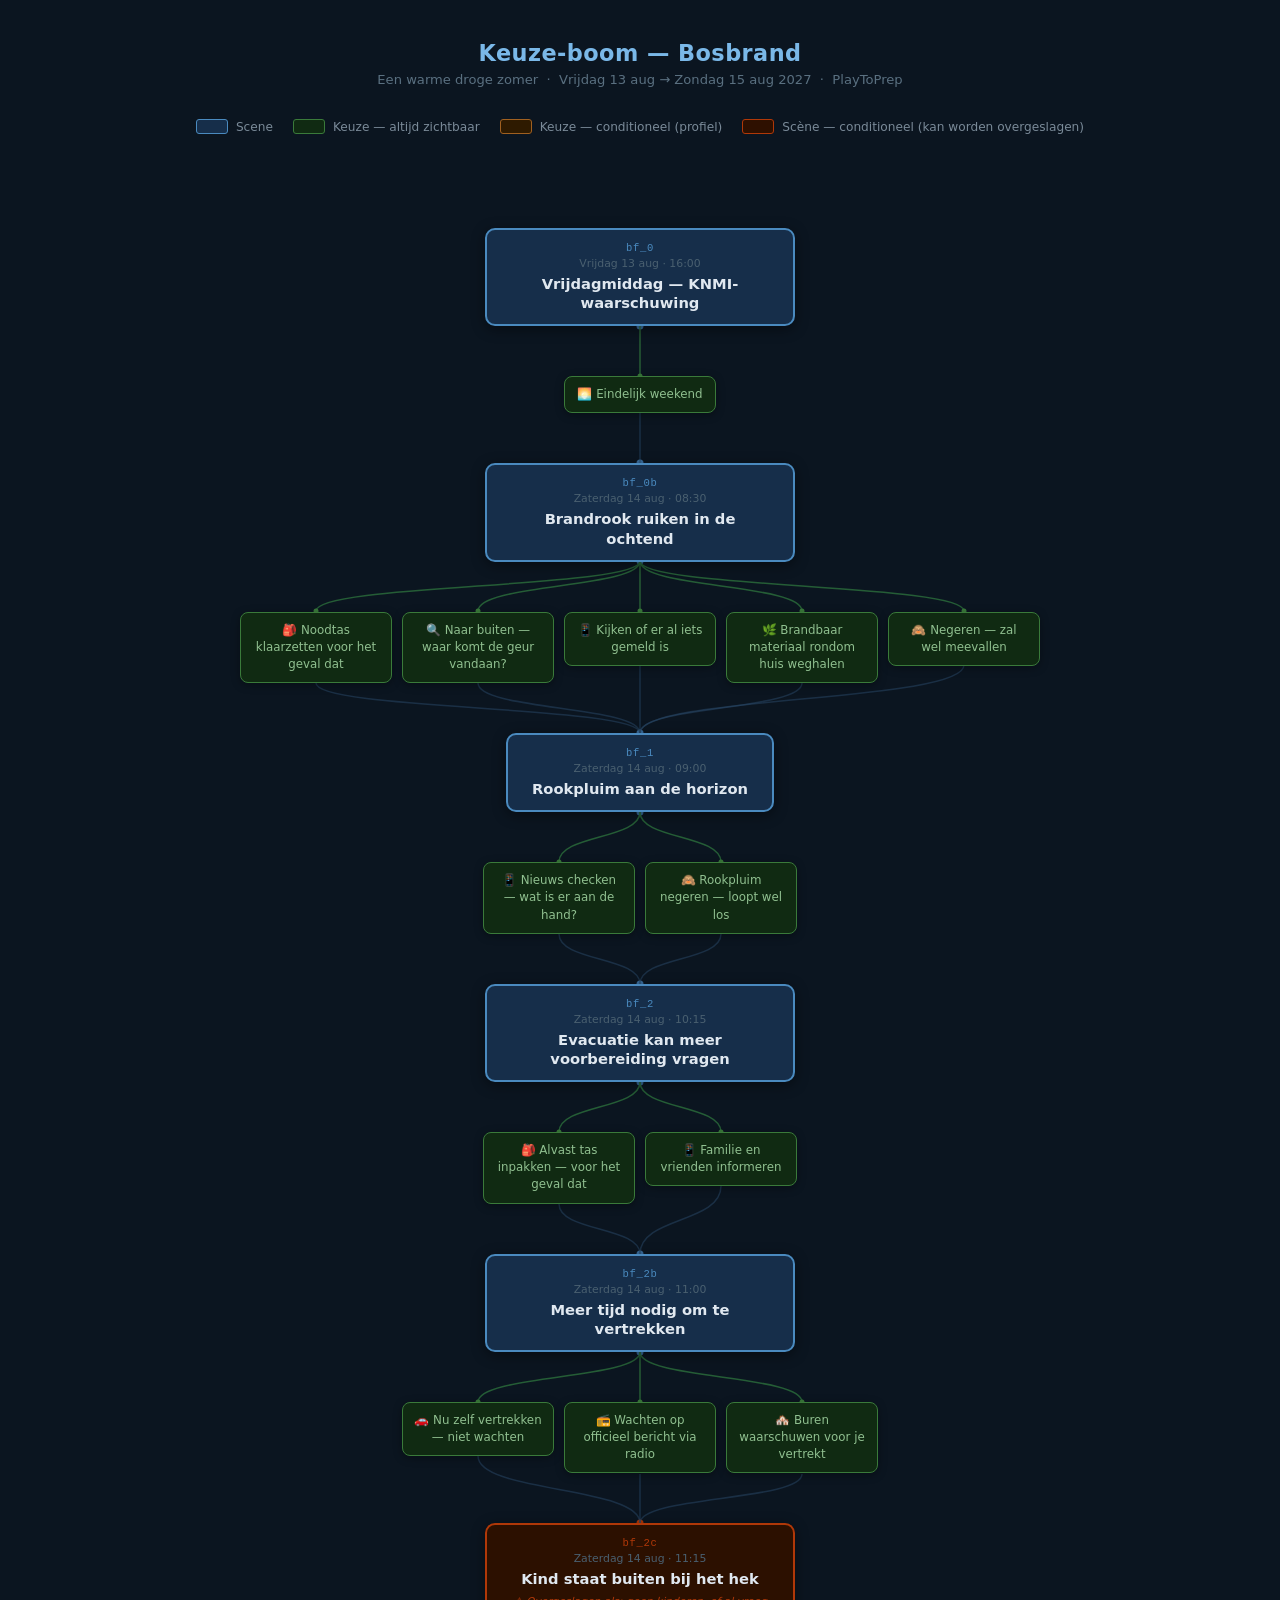
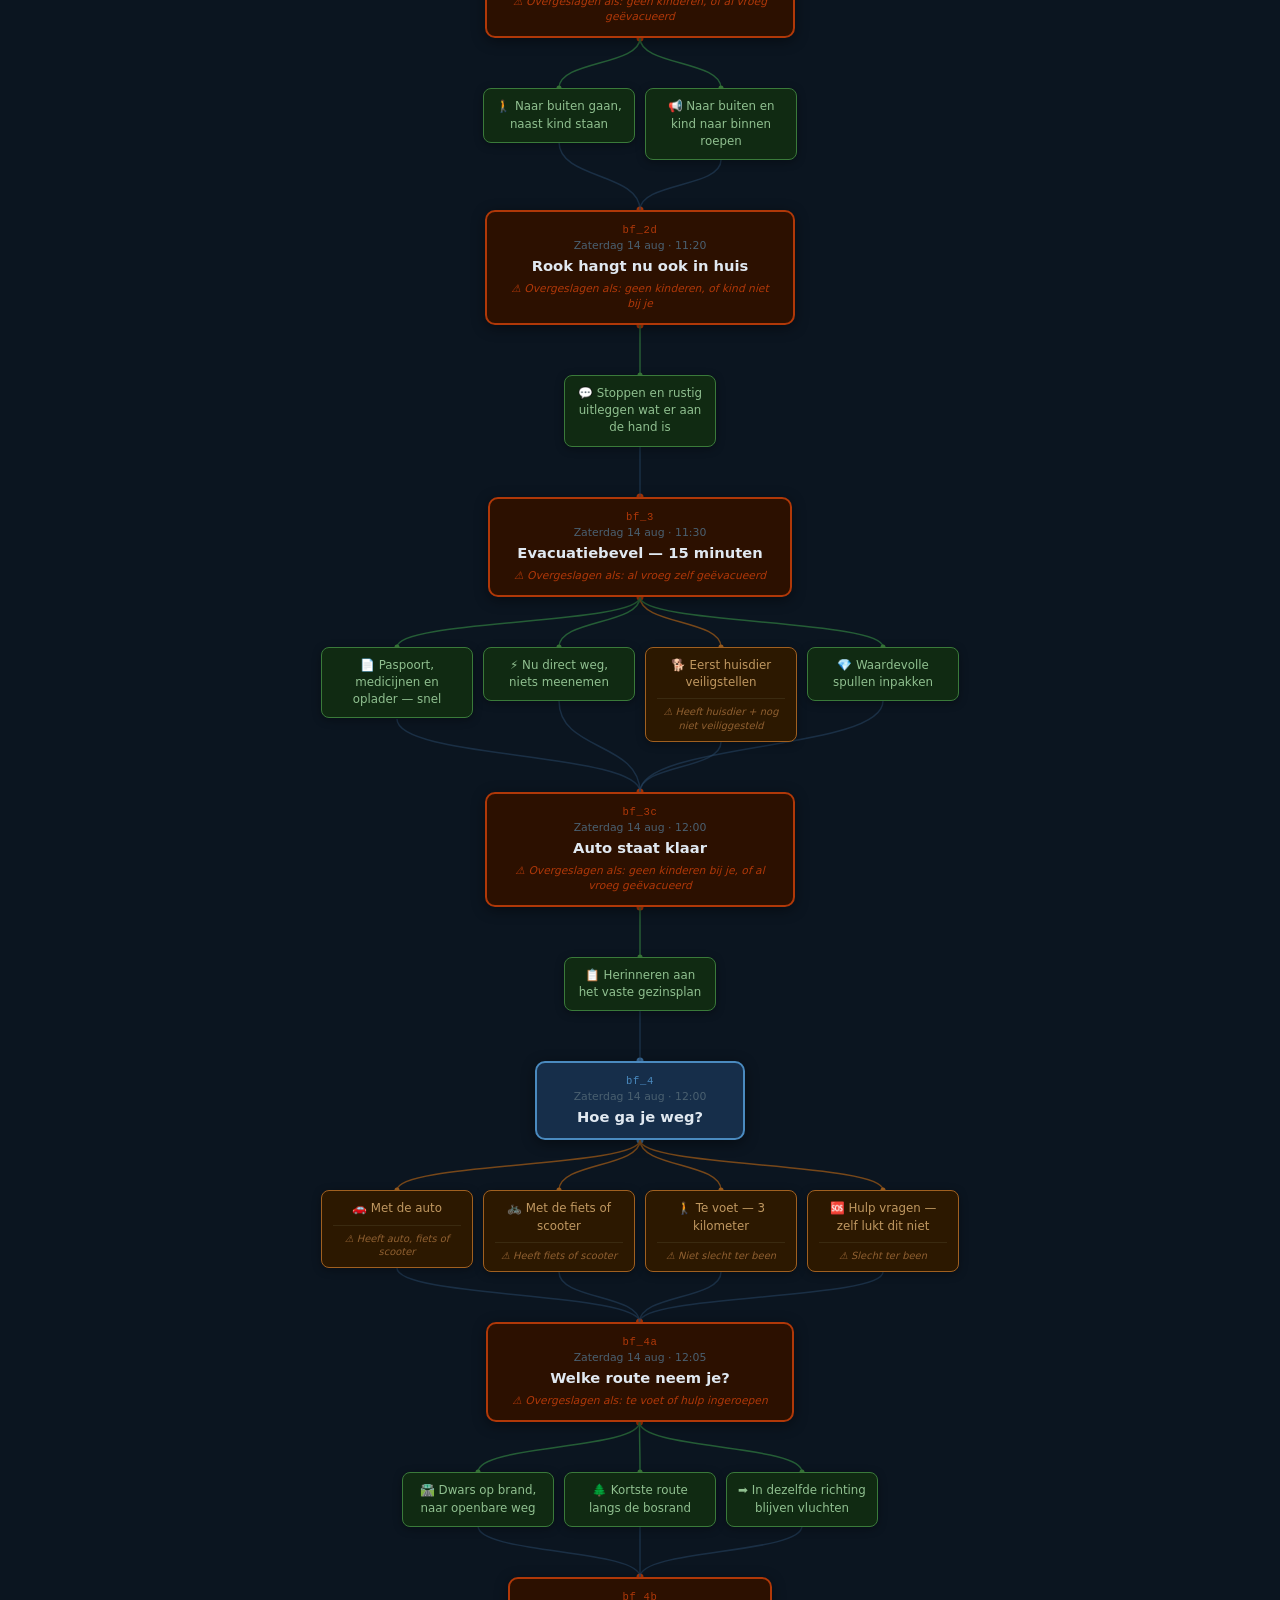
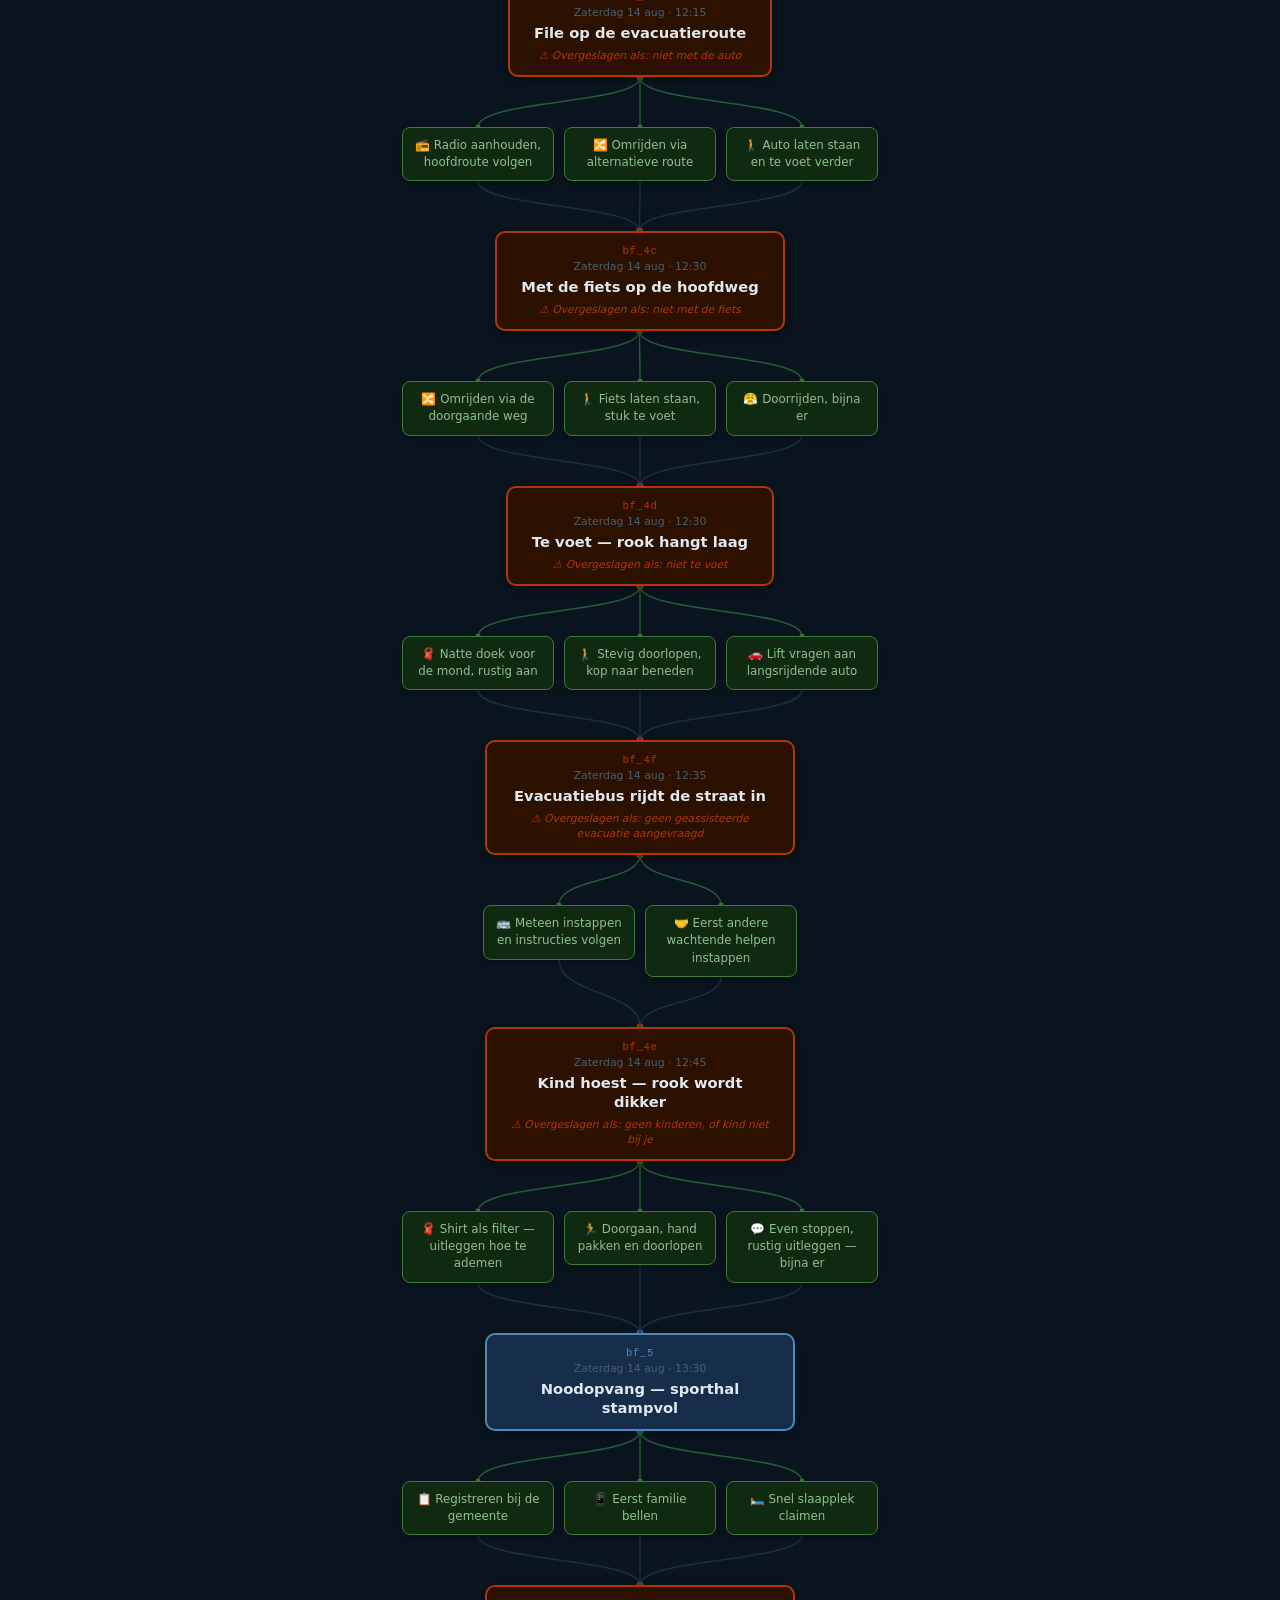
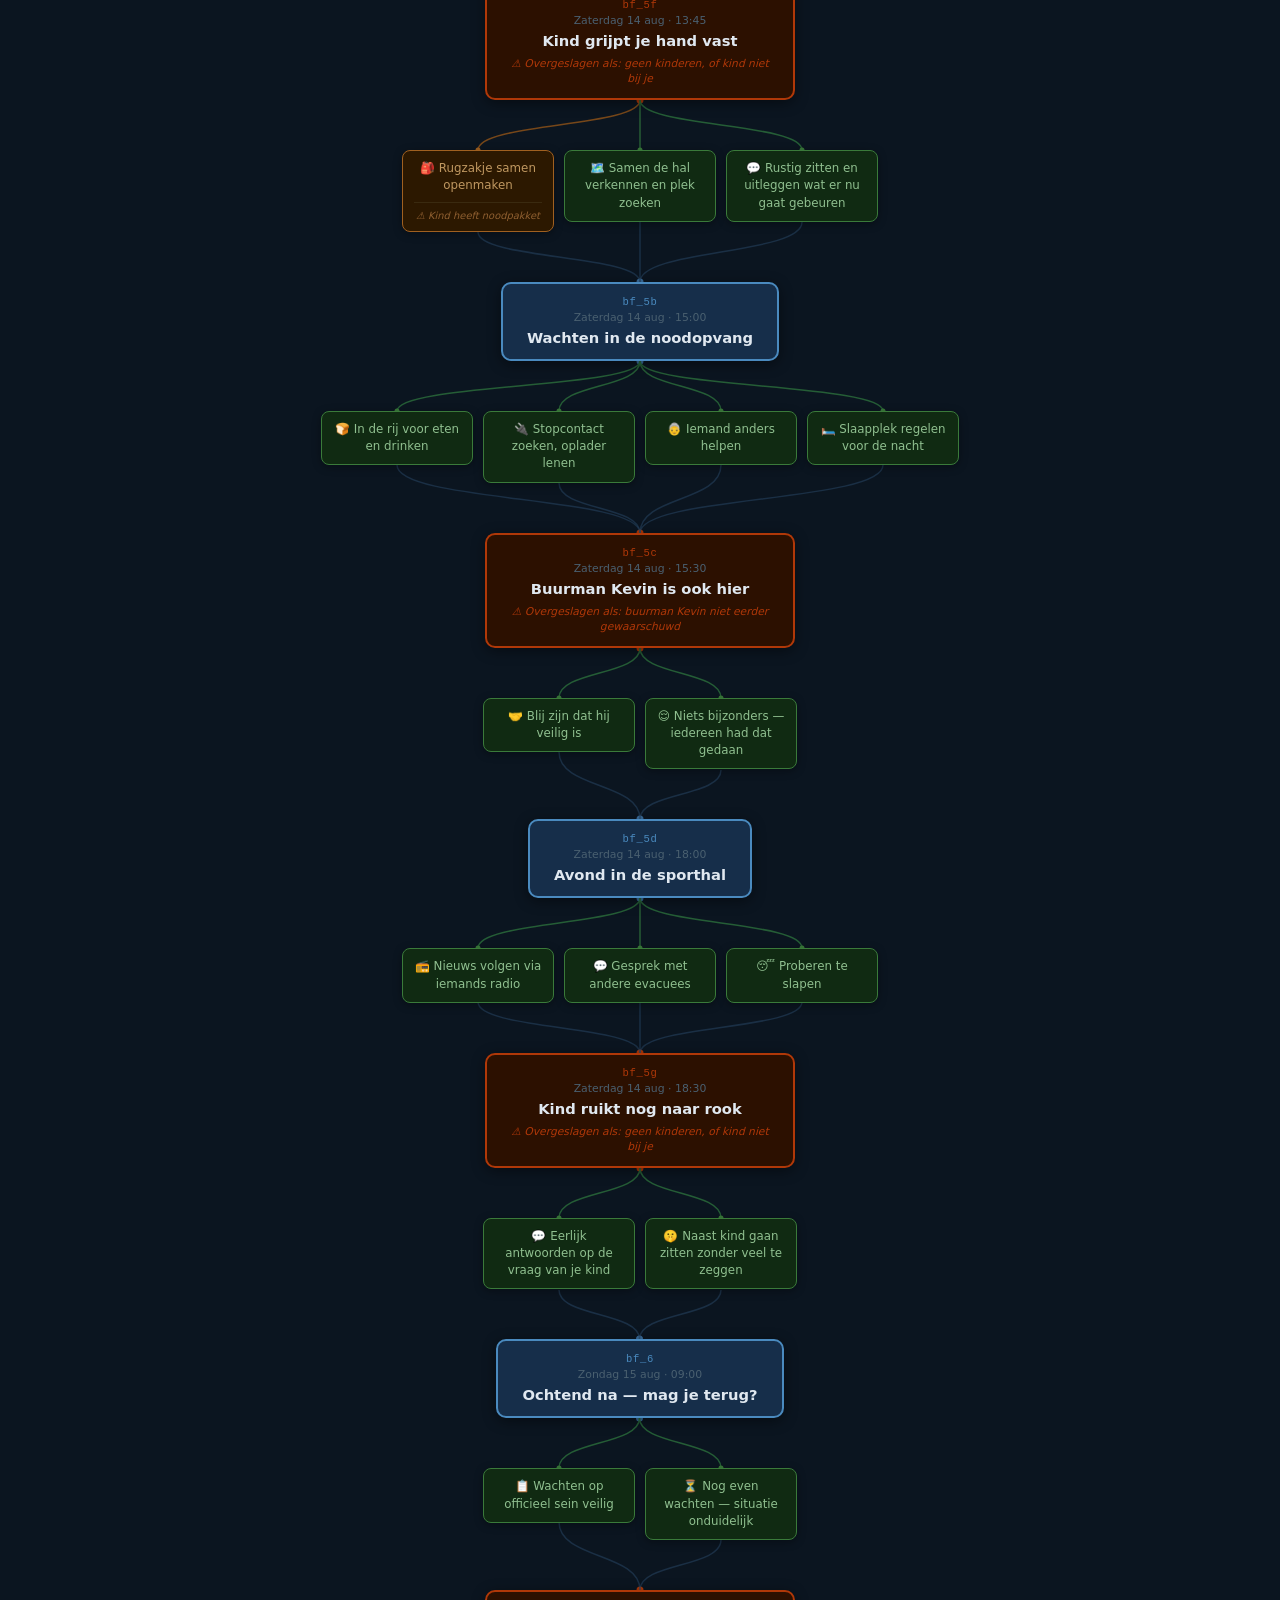
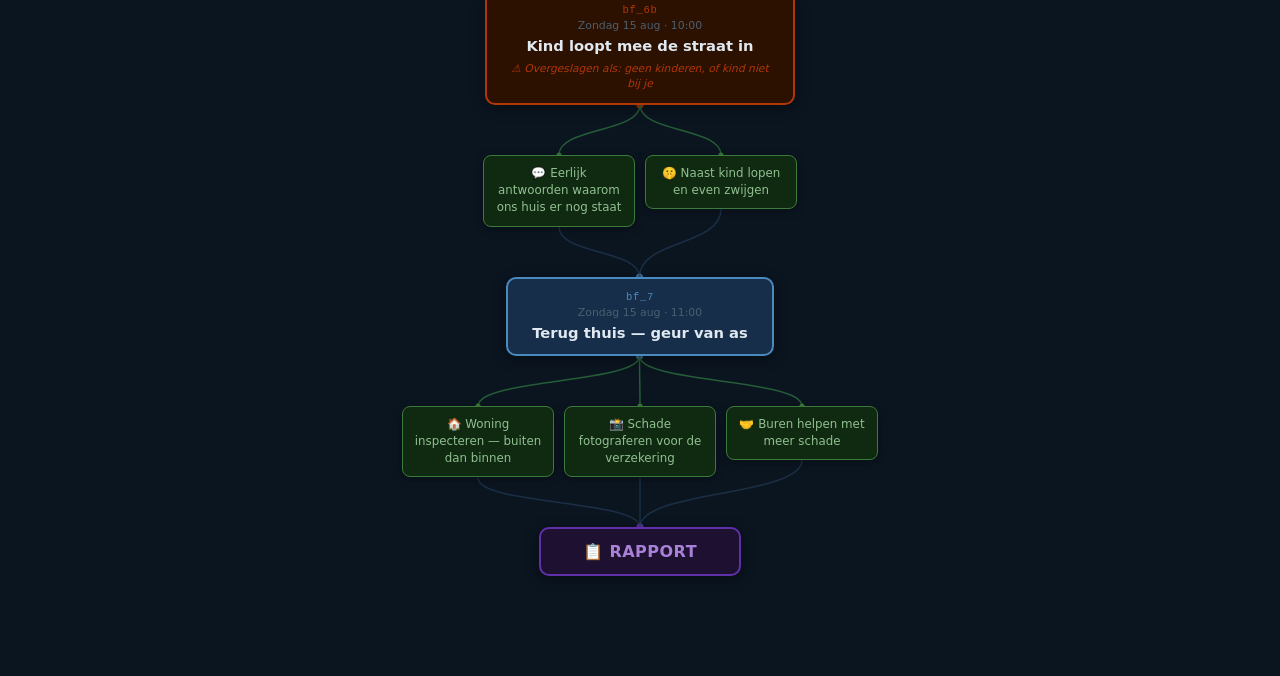
==== docs/keuze-boom-bosbrand.html @ eb908cf7 "login, keuzeboom," ====
<!DOCTYPE html>
<html lang="nl">
<head>
<meta charset="UTF-8">
<meta name="viewport" content="width=device-width, initial-scale=1.0">
<title>Keuze-boom — Bosbrand · PlayToPrep</title>
<style>
*, *::before, *::after { box-sizing: border-box; margin: 0; padding: 0; }

body {
  font-family: 'Segoe UI', system-ui, -apple-system, sans-serif;
  background: #0b1520;
  color: #dde4ed;
  padding: 40px 24px 80px;
  min-height: 100vh;
}

.page-header {
  text-align: center;
  margin-bottom: 32px;
}
.page-header h1 {
  font-size: 1.4rem;
  color: #7ab8e8;
  font-weight: 700;
  letter-spacing: 0.02em;
  margin-bottom: 6px;
}
.page-header p {
  font-size: 0.82rem;
  color: #5a7080;
}

.legend {
  display: flex;
  gap: 20px;
  justify-content: center;
  flex-wrap: wrap;
  margin-bottom: 44px;
  font-size: 0.76rem;
  color: #7a8a98;
}
.legend-item { display: flex; align-items: center; gap: 8px; }
.legend-box {
  width: 32px;
  height: 15px;
  border-radius: 3px;
  flex-shrink: 0;
}
.lb-scene     { background: #162e4a; border: 1.5px solid #4a8abf; }
.lb-keuze     { background: #102a12; border: 1.5px solid #3a7a3a; }
.lb-cond      { background: #2e1a00; border: 1.5px solid #a06020; }
.lb-condscene { background: #2e1000; border: 1.5px solid #b03808; }

#scroll-wrap {
  overflow-x: auto;
  overflow-y: visible;
}

#tree {
  position: relative;
  display: flex;
  flex-direction: column;
  align-items: center;
  min-width: max-content;
  padding: 0 60px 20px;
}

#svg-layer {
  position: absolute;
  top: 0; left: 0;
  pointer-events: none;
  z-index: 0;
  overflow: visible;
}

/* -- Scene level -------------------------------------------------------- */
.level {
  display: flex;
  flex-direction: column;
  align-items: center;
  width: 100%;
  position: relative;
  z-index: 1;
}
.level:first-child { padding-top: 0; }
.level:not(:first-child) { padding-top: 50px; }

.scene-node {
  background: #162e4a;
  border: 2px solid #4a8abf;
  border-radius: 10px;
  padding: 12px 24px;
  text-align: center;
  min-width: 210px;
  max-width: 310px;
  box-shadow: 0 3px 14px rgba(0,0,0,0.45);
}
.scene-node.cond-scene {
  background: #2c1000;
  border-color: #b03808;
}

.scene-id {
  font-family: 'Courier New', monospace;
  font-size: 0.66rem;
  color: #4a8abf;
  letter-spacing: 0.06em;
  margin-bottom: 3px;
}
.cond-scene .scene-id { color: #b03808; }

.scene-time {
  font-size: 0.68rem;
  color: #4a6070;
  margin-bottom: 4px;
}

.scene-title {
  font-size: 0.92rem;
  font-weight: 600;
  color: #e0e8f0;
  line-height: 1.3;
}

.scene-condnote {
  margin-top: 6px;
  font-size: 0.67rem;
  color: #b03808;
  font-style: italic;
  line-height: 1.4;
}

.scene-auto {
  margin-top: 5px;
  font-size: 0.67rem;
  color: #3a5a6a;
  font-style: italic;
}

/* -- Choice row --------------------------------------------------------- */
.choice-row {
  display: flex;
  flex-wrap: nowrap;
  gap: 10px;
  justify-content: center;
  align-items: flex-start;
  padding-top: 50px;
  position: relative;
  z-index: 1;
}

.choice-card {
  background: #102a12;
  border: 1.5px solid #3a7a3a;
  border-radius: 8px;
  padding: 9px 11px;
  width: 152px;
  flex-shrink: 0;
  font-size: 0.74rem;
  line-height: 1.45;
  text-align: center;
  color: #90c090;
  box-shadow: 0 2px 8px rgba(0,0,0,0.35);
}
.choice-card.cond {
  background: #2c1800;
  border-color: #a06020;
  color: #c09860;
}

.cond-tag {
  display: block;
  margin-top: 7px;
  padding-top: 6px;
  border-top: 1px solid #3a2a10;
  font-size: 0.62rem;
  color: #906030;
  font-style: italic;
  line-height: 1.35;
}

/* -- Rapport ------------------------------------------------------------ */
.rapport-level {
  padding-top: 50px;
  position: relative;
  z-index: 1;
}
.rapport-node {
  background: #1e1030;
  border: 2px solid #6030a8;
  border-radius: 10px;
  padding: 13px 42px;
  font-size: 1rem;
  font-weight: 700;
  color: #a880d8;
  letter-spacing: 0.03em;
  box-shadow: 0 3px 14px rgba(0,0,0,0.45);
}
</style>
</head>
<body>

<div class="page-header">
  <h1>Keuze-boom — Bosbrand</h1>
  <p>Een warme droge zomer &nbsp;·&nbsp; Vrijdag 13 aug → Zondag 15 aug 2027 &nbsp;·&nbsp; PlayToPrep</p>
</div>

<div class="legend">
  <div class="legend-item"><div class="legend-box lb-scene"></div>Scene</div>
  <div class="legend-item"><div class="legend-box lb-keuze"></div>Keuze — altijd zichtbaar</div>
  <div class="legend-item"><div class="legend-box lb-cond"></div>Keuze — conditioneel (profiel)</div>
  <div class="legend-item"><div class="legend-box lb-condscene"></div>Scène — conditioneel (kan worden overgeslagen)</div>
</div>

<div id="scroll-wrap">
  <div id="tree">
    <svg id="svg-layer"></svg>
  </div>
</div>

<script>
const SCENES = [
  {
    id: 'bf_0', time: 'Vrijdag 13 aug · 16:00', title: 'Vrijdagmiddag — KNMI-waarschuwing',
    choices: [
      { text: '🌅 Eindelijk weekend' }
    ]
  },
  {
    id: 'bf_0b', time: 'Zaterdag 14 aug · 08:30', title: 'Brandrook ruiken in de ochtend',
    choices: [
      { text: '🎒 Noodtas klaarzetten voor het geval dat' },
      { text: '🔍 Naar buiten — waar komt de geur vandaan?' },
      { text: '📱 Kijken of er al iets gemeld is' },
      { text: '🌿 Brandbaar materiaal rondom huis weghalen' },
      { text: '🙈 Negeren — zal wel meevallen' }
    ]
  },
  {
    id: 'bf_1', time: 'Zaterdag 14 aug · 09:00', title: 'Rookpluim aan de horizon',
    choices: [
      { text: '📱 Nieuws checken — wat is er aan de hand?' },
      { text: '🙈 Rookpluim negeren — loopt wel los' }
    ]
  },
  {
    id: 'bf_2', time: 'Zaterdag 14 aug · 10:15', title: 'Evacuatie kan meer voorbereiding vragen',
    choices: [
      { text: '🎒 Alvast tas inpakken — voor het geval dat' },
      { text: '📱 Familie en vrienden informeren' }
    ]
  },
  {
    id: 'bf_2b', time: 'Zaterdag 14 aug · 11:00', title: 'Meer tijd nodig om te vertrekken',
    choices: [
      { text: '🚗 Nu zelf vertrekken — niet wachten' },
      { text: '📻 Wachten op officieel bericht via radio' },
      { text: '🏘️ Buren waarschuwen voor je vertrekt' }
    ]
  },
  {
    id: 'bf_2c', time: 'Zaterdag 14 aug · 11:15', title: 'Kind staat buiten bij het hek',
    conditional: true,
    condNote: 'Overgeslagen als: geen kinderen, of al vroeg geëvacueerd',
    choices: [
      { text: '🚶 Naar buiten gaan, naast kind staan' },
      { text: '📢 Naar buiten en kind naar binnen roepen' }
    ]
  },
  {
    id: 'bf_2d', time: 'Zaterdag 14 aug · 11:20', title: 'Rook hangt nu ook in huis',
    conditional: true,
    condNote: 'Overgeslagen als: geen kinderen, of kind niet bij je',
    choices: [
      { text: '💬 Stoppen en rustig uitleggen wat er aan de hand is' }
    ]
  },
  {
    id: 'bf_3', time: 'Zaterdag 14 aug · 11:30', title: 'Evacuatiebevel — 15 minuten',
    conditional: true,
    condNote: 'Overgeslagen als: al vroeg zelf geëvacueerd',
    choices: [
      { text: '📄 Paspoort, medicijnen en oplader — snel' },
      { text: '⚡ Nu direct weg, niets meenemen' },
      { text: '🐕 Eerst huisdier veiligstellen', cond: 'Heeft huisdier + nog niet veiliggesteld' },
      { text: '💎 Waardevolle spullen inpakken' }
    ]
  },
  {
    id: 'bf_3c', time: 'Zaterdag 14 aug · 12:00', title: 'Auto staat klaar',
    conditional: true,
    condNote: 'Overgeslagen als: geen kinderen bij je, of al vroeg geëvacueerd',
    choices: [
      { text: '📋 Herinneren aan het vaste gezinsplan' }
    ]
  },
  {
    id: 'bf_4', time: 'Zaterdag 14 aug · 12:00', title: 'Hoe ga je weg?',
    choices: [
      { text: '🚗 Met de auto', cond: 'Heeft auto, fiets of scooter' },
      { text: '🚲 Met de fiets of scooter', cond: 'Heeft fiets of scooter' },
      { text: '🚶 Te voet — 3 kilometer', cond: 'Niet slecht ter been' },
      { text: '🆘 Hulp vragen — zelf lukt dit niet', cond: 'Slecht ter been' }
    ]
  },
  {
    id: 'bf_4a', time: 'Zaterdag 14 aug · 12:05', title: 'Welke route neem je?',
    conditional: true,
    condNote: 'Overgeslagen als: te voet of hulp ingeroepen',
    choices: [
      { text: '🛣️ Dwars op brand, naar openbare weg' },
      { text: '🌲 Kortste route langs de bosrand' },
      { text: '➡️ In dezelfde richting blijven vluchten' }
    ]
  },
  {
    id: 'bf_4b', time: 'Zaterdag 14 aug · 12:15', title: 'File op de evacuatieroute',
    conditional: true,
    condNote: 'Overgeslagen als: niet met de auto',
    choices: [
      { text: '📻 Radio aanhouden, hoofdroute volgen' },
      { text: '🔀 Omrijden via alternatieve route' },
      { text: '🚶 Auto laten staan en te voet verder' }
    ]
  },
  {
    id: 'bf_4c', time: 'Zaterdag 14 aug · 12:30', title: 'Met de fiets op de hoofdweg',
    conditional: true,
    condNote: 'Overgeslagen als: niet met de fiets',
    choices: [
      { text: '🔀 Omrijden via de doorgaande weg' },
      { text: '🚶 Fiets laten staan, stuk te voet' },
      { text: '😤 Doorrijden, bijna er' }
    ]
  },
  {
    id: 'bf_4d', time: 'Zaterdag 14 aug · 12:30', title: 'Te voet — rook hangt laag',
    conditional: true,
    condNote: 'Overgeslagen als: niet te voet',
    choices: [
      { text: '🧣 Natte doek voor de mond, rustig aan' },
      { text: '🚶 Stevig doorlopen, kop naar beneden' },
      { text: '🚗 Lift vragen aan langsrijdende auto' }
    ]
  },
  {
    id: 'bf_4f', time: 'Zaterdag 14 aug · 12:35', title: 'Evacuatiebus rijdt de straat in',
    conditional: true,
    condNote: 'Overgeslagen als: geen geassisteerde evacuatie aangevraagd',
    choices: [
      { text: '🚌 Meteen instappen en instructies volgen' },
      { text: '🤝 Eerst andere wachtende helpen instappen' }
    ]
  },
  {
    id: 'bf_4e', time: 'Zaterdag 14 aug · 12:45', title: 'Kind hoest — rook wordt dikker',
    conditional: true,
    condNote: 'Overgeslagen als: geen kinderen, of kind niet bij je',
    choices: [
      { text: '🧣 Shirt als filter — uitleggen hoe te ademen' },
      { text: '🏃 Doorgaan, hand pakken en doorlopen' },
      { text: '💬 Even stoppen, rustig uitleggen — bijna er' }
    ]
  },
  {
    id: 'bf_5', time: 'Zaterdag 14 aug · 13:30', title: 'Noodopvang — sporthal stampvol',
    choices: [
      { text: '📋 Registreren bij de gemeente' },
      { text: '📱 Eerst familie bellen' },
      { text: '🛏️ Snel slaapplek claimen' }
    ]
  },
  {
    id: 'bf_5f', time: 'Zaterdag 14 aug · 13:45', title: 'Kind grijpt je hand vast',
    conditional: true,
    condNote: 'Overgeslagen als: geen kinderen, of kind niet bij je',
    choices: [
      { text: '🎒 Rugzakje samen openmaken', cond: 'Kind heeft noodpakket' },
      { text: '🗺️ Samen de hal verkennen en plek zoeken' },
      { text: '💬 Rustig zitten en uitleggen wat er nu gaat gebeuren' }
    ]
  },
  {
    id: 'bf_5b', time: 'Zaterdag 14 aug · 15:00', title: 'Wachten in de noodopvang',
    choices: [
      { text: '🍞 In de rij voor eten en drinken' },
      { text: '🔌 Stopcontact zoeken, oplader lenen' },
      { text: '👵 Iemand anders helpen' },
      { text: '🛏️ Slaapplek regelen voor de nacht' }
    ]
  },
  {
    id: 'bf_5c', time: 'Zaterdag 14 aug · 15:30', title: 'Buurman Kevin is ook hier',
    conditional: true,
    condNote: 'Overgeslagen als: buurman Kevin niet eerder gewaarschuwd',
    choices: [
      { text: '🤝 Blij zijn dat hij veilig is' },
      { text: '😌 Niets bijzonders — iedereen had dat gedaan' }
    ]
  },
  {
    id: 'bf_5d', time: 'Zaterdag 14 aug · 18:00', title: 'Avond in de sporthal',
    choices: [
      { text: '📻 Nieuws volgen via iemands radio' },
      { text: '💬 Gesprek met andere evacuees' },
      { text: '😴 Proberen te slapen' }
    ]
  },
  {
    id: 'bf_5g', time: 'Zaterdag 14 aug · 18:30', title: 'Kind ruikt nog naar rook',
    conditional: true,
    condNote: 'Overgeslagen als: geen kinderen, of kind niet bij je',
    choices: [
      { text: '💬 Eerlijk antwoorden op de vraag van je kind' },
      { text: '🤫 Naast kind gaan zitten zonder veel te zeggen' }
    ]
  },
  {
    id: 'bf_6', time: 'Zondag 15 aug · 09:00', title: 'Ochtend na — mag je terug?',
    choices: [
      { text: '📋 Wachten op officieel sein veilig' },
      { text: '⏳ Nog even wachten — situatie onduidelijk' }
    ]
  },
  {
    id: 'bf_6b', time: 'Zondag 15 aug · 10:00', title: 'Kind loopt mee de straat in',
    conditional: true,
    condNote: 'Overgeslagen als: geen kinderen, of kind niet bij je',
    choices: [
      { text: '💬 Eerlijk antwoorden waarom ons huis er nog staat' },
      { text: '🤫 Naast kind lopen en even zwijgen' }
    ]
  },
  {
    id: 'bf_7', time: 'Zondag 15 aug · 11:00', title: 'Terug thuis — geur van as',
    choices: [
      { text: '🏠 Woning inspecteren — buiten dan binnen' },
      { text: '📸 Schade fotograferen voor de verzekering' },
      { text: '🤝 Buren helpen met meer schade' }
    ]
  }
];

// -- Build DOM ------------------------------------------------------------
function buildTree() {
  const tree = document.getElementById('tree');

  SCENES.forEach(scene => {
    const level = document.createElement('div');
    level.className = 'level';
    level.dataset.id = scene.id;

    const node = document.createElement('div');
    node.className = 'scene-node' + (scene.conditional ? ' cond-scene' : '');
    node.dataset.role = 'scene';
    node.innerHTML =
      `<div class="scene-id">${scene.id}</div>` +
      `<div class="scene-time">${scene.time}</div>` +
      `<div class="scene-title">${scene.title}</div>` +
      (scene.condNote ? `<div class="scene-condnote">⚠️ ${scene.condNote}</div>` : '') +
      (scene.auto    ? `<div class="scene-auto">${scene.auto}</div>` : '');
    level.appendChild(node);

    if (scene.choices && scene.choices.length) {
      const row = document.createElement('div');
      row.className = 'choice-row';
      row.dataset.role = 'choices';
      scene.choices.forEach(c => {
        const card = document.createElement('div');
        card.className = 'choice-card' + (c.cond ? ' cond' : '');
        card.innerHTML = c.text + (c.cond ? `<span class="cond-tag">⚠️ ${c.cond}</span>` : '');
        row.appendChild(card);
      });
      level.appendChild(row);
    }

    tree.appendChild(level);
  });

  const rapDiv = document.createElement('div');
  rapDiv.className = 'rapport-level';
  rapDiv.dataset.role = 'rapport';
  rapDiv.innerHTML = '<div class="rapport-node">📋 RAPPORT</div>';
  tree.appendChild(rapDiv);
}

// -- Draw SVG connections -------------------------------------------------
function drawLines() {
  const svg    = document.getElementById('svg-layer');
  const tree   = document.getElementById('tree');

  svg.style.width  = tree.scrollWidth  + 'px';
  svg.style.height = tree.scrollHeight + 'px';
  svg.setAttribute('width',  tree.scrollWidth);
  svg.setAttribute('height', tree.scrollHeight);
  svg.innerHTML = '';

  function posEl(el) {
    let left = 0, top = 0;
    let e = el;
    while (e && e !== tree) {
      left += e.offsetLeft;
      top  += e.offsetTop;
      e = e.offsetParent;
    }
    return {
      tcx: left + el.offsetWidth / 2,
      tcy: top,
      bcx: left + el.offsetWidth / 2,
      bcy: top + el.offsetHeight,
      w: el.offsetWidth,
      h: el.offsetHeight
    };
  }

  function pos(el) { return posEl(el); }

  function bezier(x1, y1, x2, y2, col, w, op) {
    const dy = Math.abs(y2 - y1);
    const cp = dy * 0.55;
    const p = document.createElementNS('http://www.w3.org/2000/svg', 'path');
    p.setAttribute('d', `M ${x1} ${y1} C ${x1} ${y1+cp}, ${x2} ${y2-cp}, ${x2} ${y2}`);
    p.setAttribute('stroke', col);
    p.setAttribute('stroke-width', w || 1.5);
    p.setAttribute('fill', 'none');
    p.setAttribute('opacity', op || 1);
    return p;
  }

  function dot(cx, cy, r, fill) {
    const c = document.createElementNS('http://www.w3.org/2000/svg', 'circle');
    c.setAttribute('cx', cx);
    c.setAttribute('cy', cy);
    c.setAttribute('r',  r);
    c.setAttribute('fill', fill);
    return c;
  }

  const levels  = [...tree.querySelectorAll('.level')];
  const rapport = tree.querySelector('.rapport-level .rapport-node');

  levels.forEach((level, i) => {
    const sceneEl   = level.querySelector('.scene-node');
    const choiceEls = [...(level.querySelectorAll('.choice-card') || [])];
    const isCondScene = sceneEl.classList.contains('cond-scene');
    const sceneLineColor = isCondScene ? '#b03808' : '#3a6e9e';

    const sp = pos(sceneEl);
    svg.appendChild(dot(sp.bcx, sp.bcy, 3.5, sceneLineColor));

    if (choiceEls.length === 0) {
      const nextAnchor = nextTopAnchor(i, levels, rapport);
      if (nextAnchor) {
        svg.appendChild(bezier(sp.bcx, sp.bcy, nextAnchor.x, nextAnchor.y, sceneLineColor, 1.5, 0.5));
      }
      return;
    }

    choiceEls.forEach(card => {
      const isCond = card.classList.contains('cond');
      const lineCol = isCond ? '#8a5018' : '#2a6a3a';
      const cp = pos(card);
      svg.appendChild(bezier(sp.bcx, sp.bcy, cp.tcx, cp.tcy, lineCol, 1.5, 0.85));
      svg.appendChild(dot(cp.tcx, cp.tcy, 2.5, isCond ? '#a06020' : '#3a7a3a'));
    });

    const nextAnchor = nextTopAnchor(i, levels, rapport);
    if (nextAnchor) {
      svg.appendChild(dot(nextAnchor.x, nextAnchor.y, 3.5,
        nextAnchor.isRapport ? '#6030a8' : (nextAnchor.isCond ? '#b03808' : '#3a6e9e')));

      choiceEls.forEach(card => {
        const cp = pos(card);
        svg.appendChild(bezier(cp.bcx, cp.bcy, nextAnchor.x, nextAnchor.y, '#2a4a6a', 1.5, 0.5));
      });
    }
  });
}

function nextTopAnchor(currentIdx, levels, rapport) {
  if (currentIdx < levels.length - 1) {
    const nextScene = levels[currentIdx + 1].querySelector('.scene-node');
    const isCondScene = nextScene.classList.contains('cond-scene');
    const p = posEl(nextScene);
    return { x: p.tcx, y: p.tcy, isCond: isCondScene };
  }
  if (rapport) {
    const p = posEl(rapport);
    return { x: p.tcx, y: p.tcy, isRapport: true };
  }
  return null;
}

function posEl(el) {
  const tree = document.getElementById('tree');
  let left = 0, top = 0;
  let e = el;
  while (e && e !== tree) {
    left += e.offsetLeft;
    top  += e.offsetTop;
    e = e.offsetParent;
  }
  return {
    tcx: left + el.offsetWidth / 2,
    tcy: top,
    bcx: left + el.offsetWidth / 2,
    bcy: top + el.offsetHeight
  };
}

function pos(el) { return posEl(el); }

buildTree();
requestAnimationFrame(() => requestAnimationFrame(drawLines));
window.addEventListener('resize', drawLines);
</script>
</body>
</html>
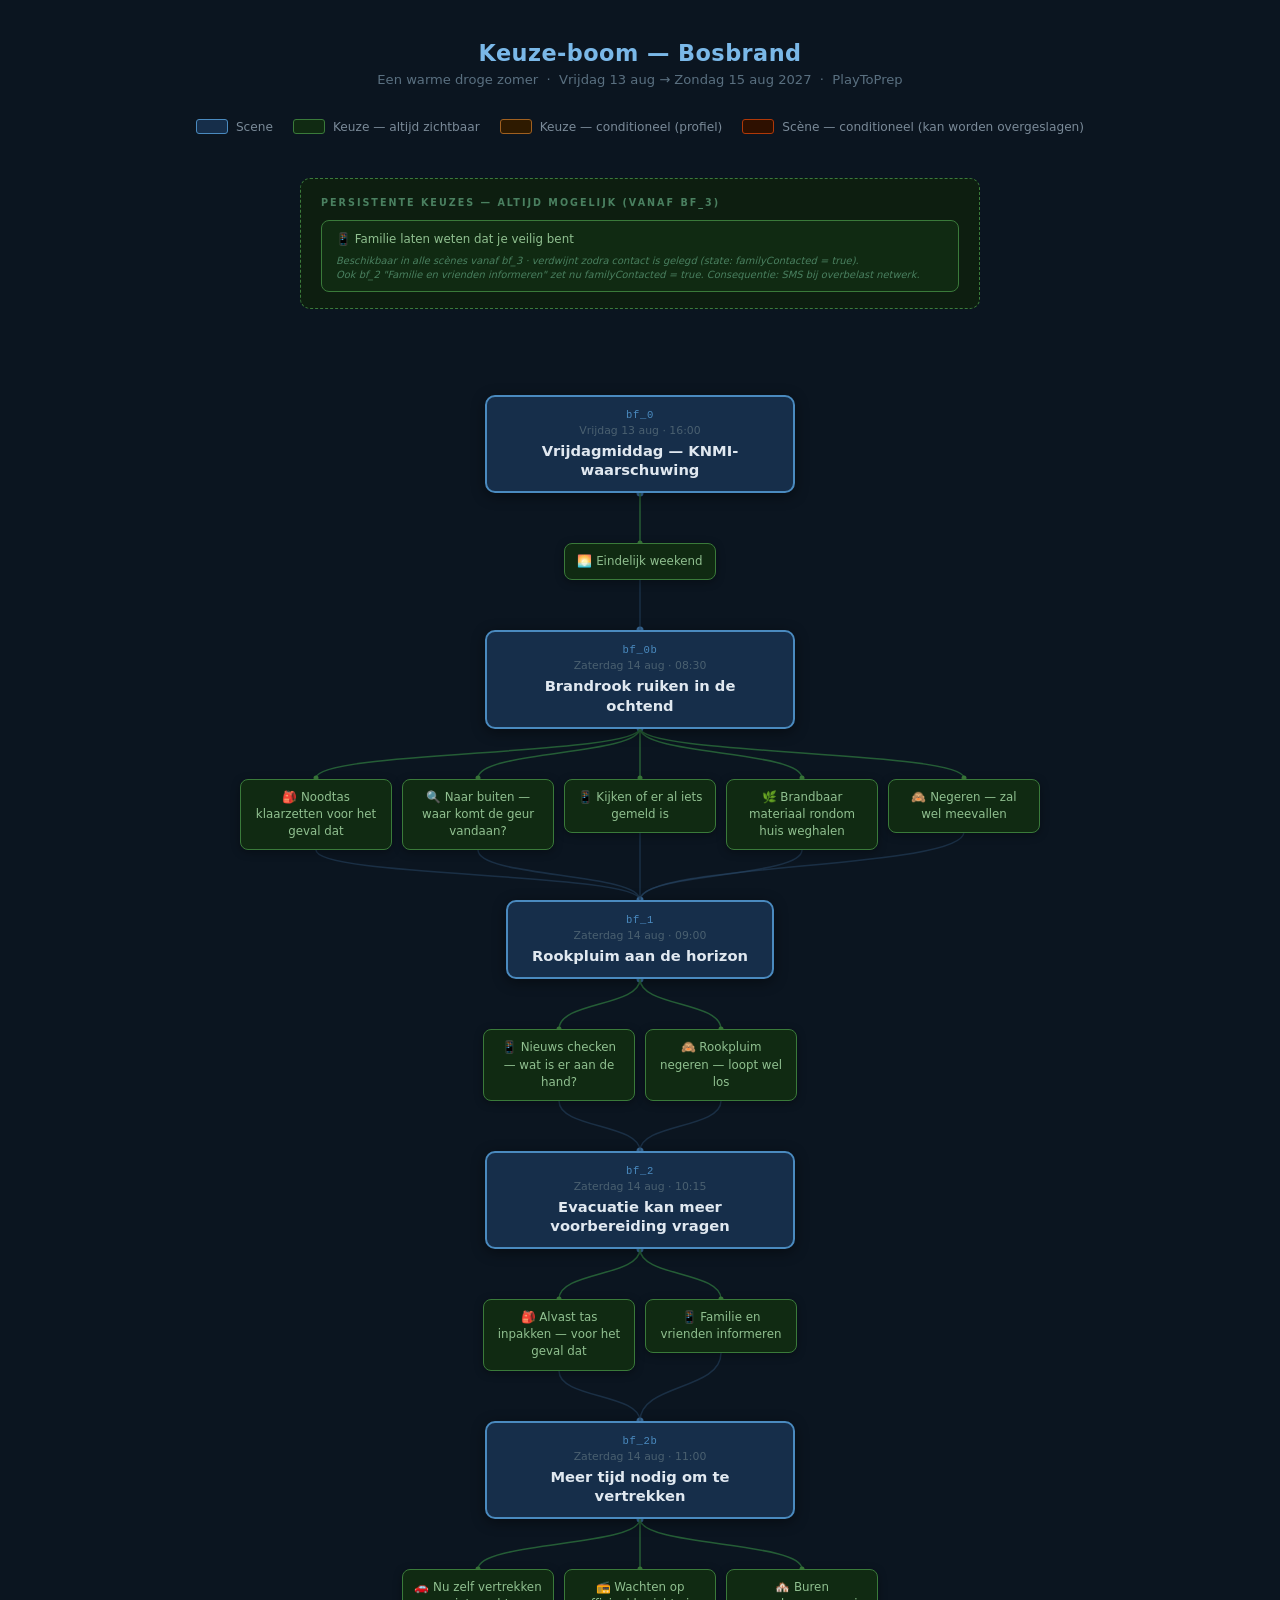
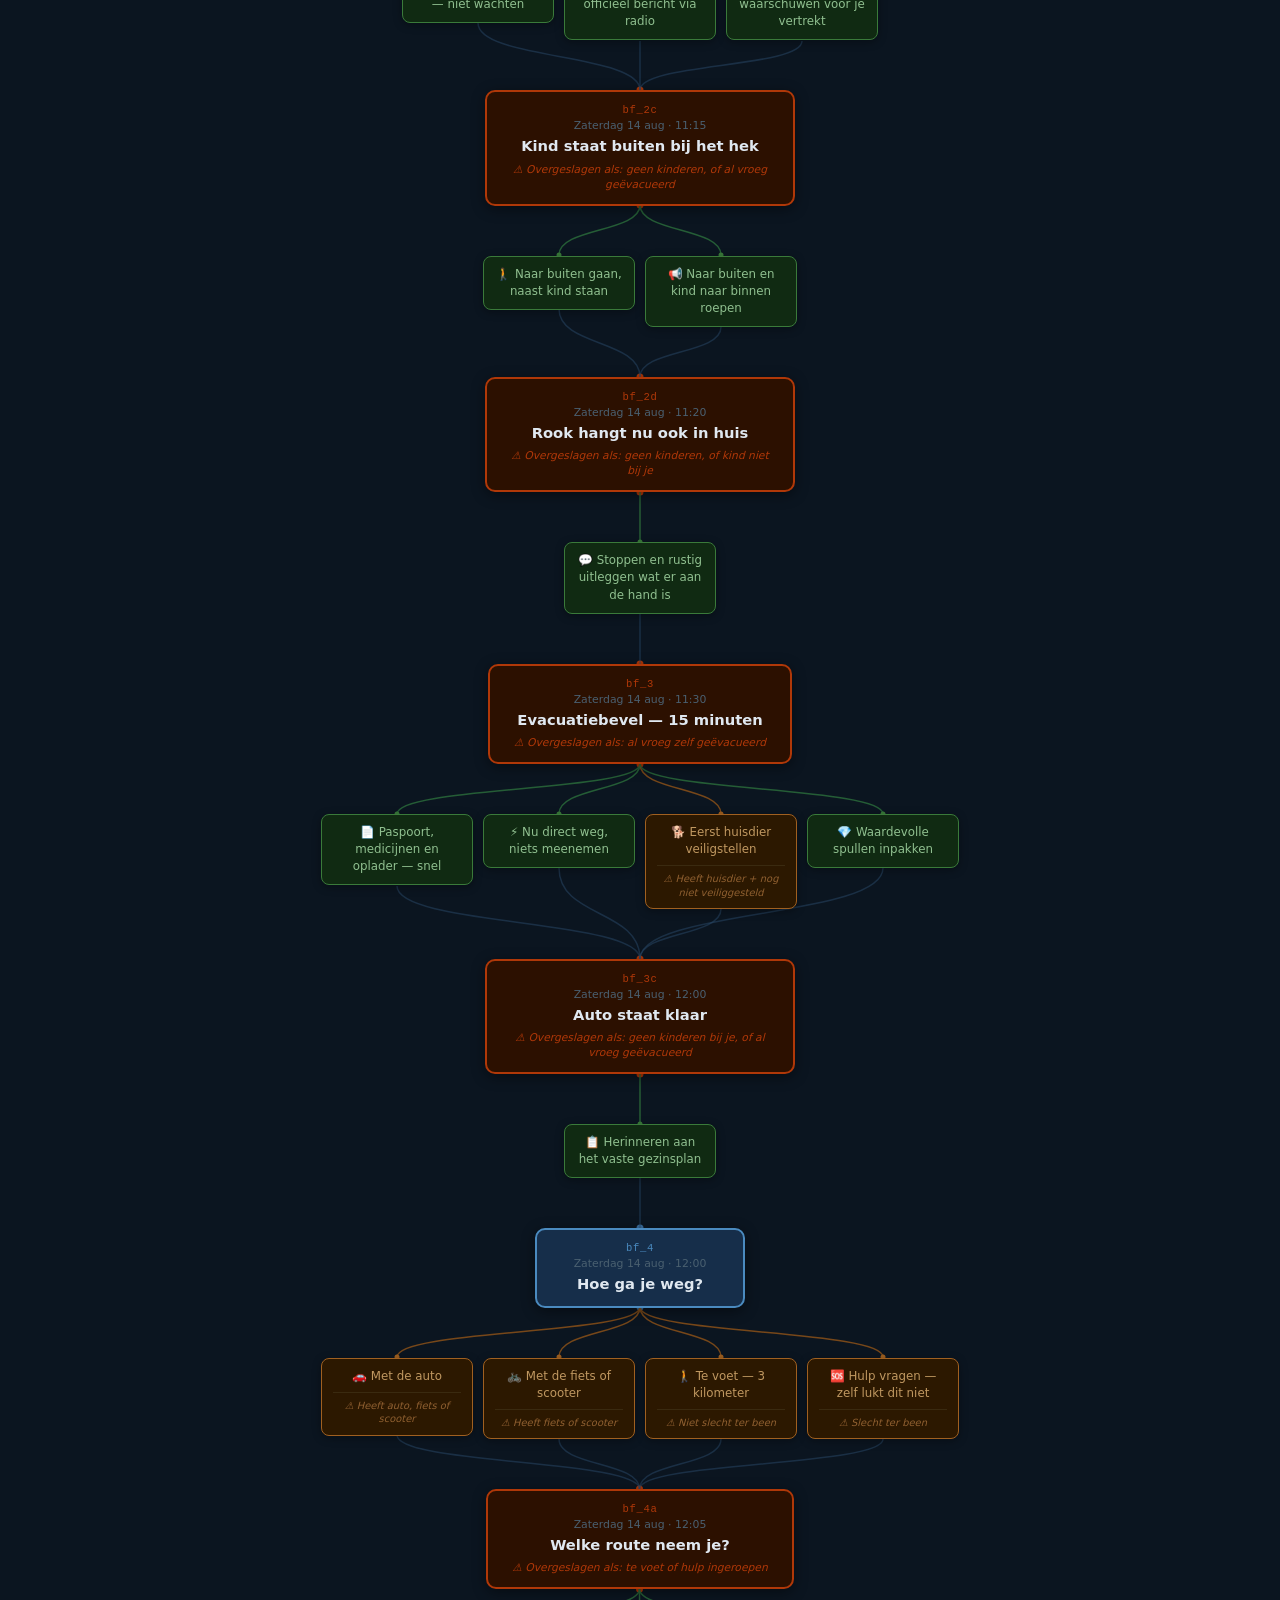
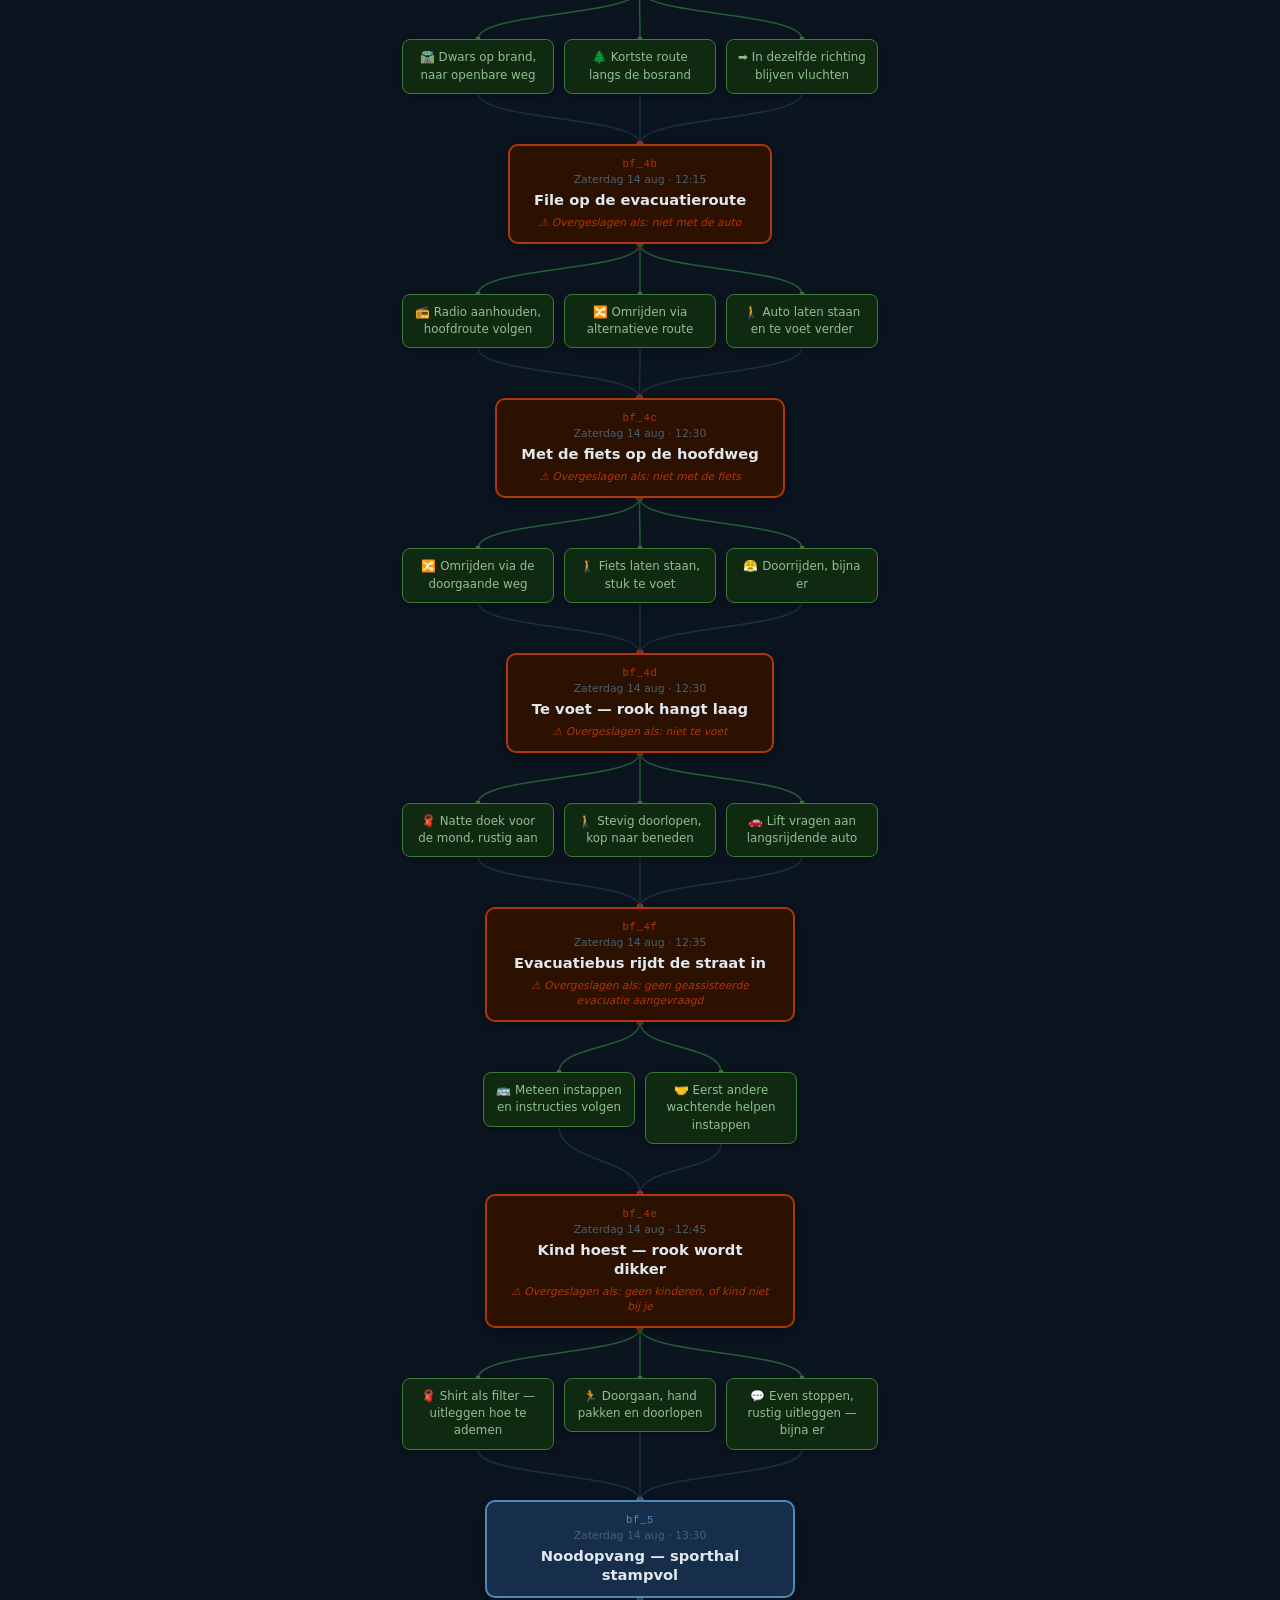
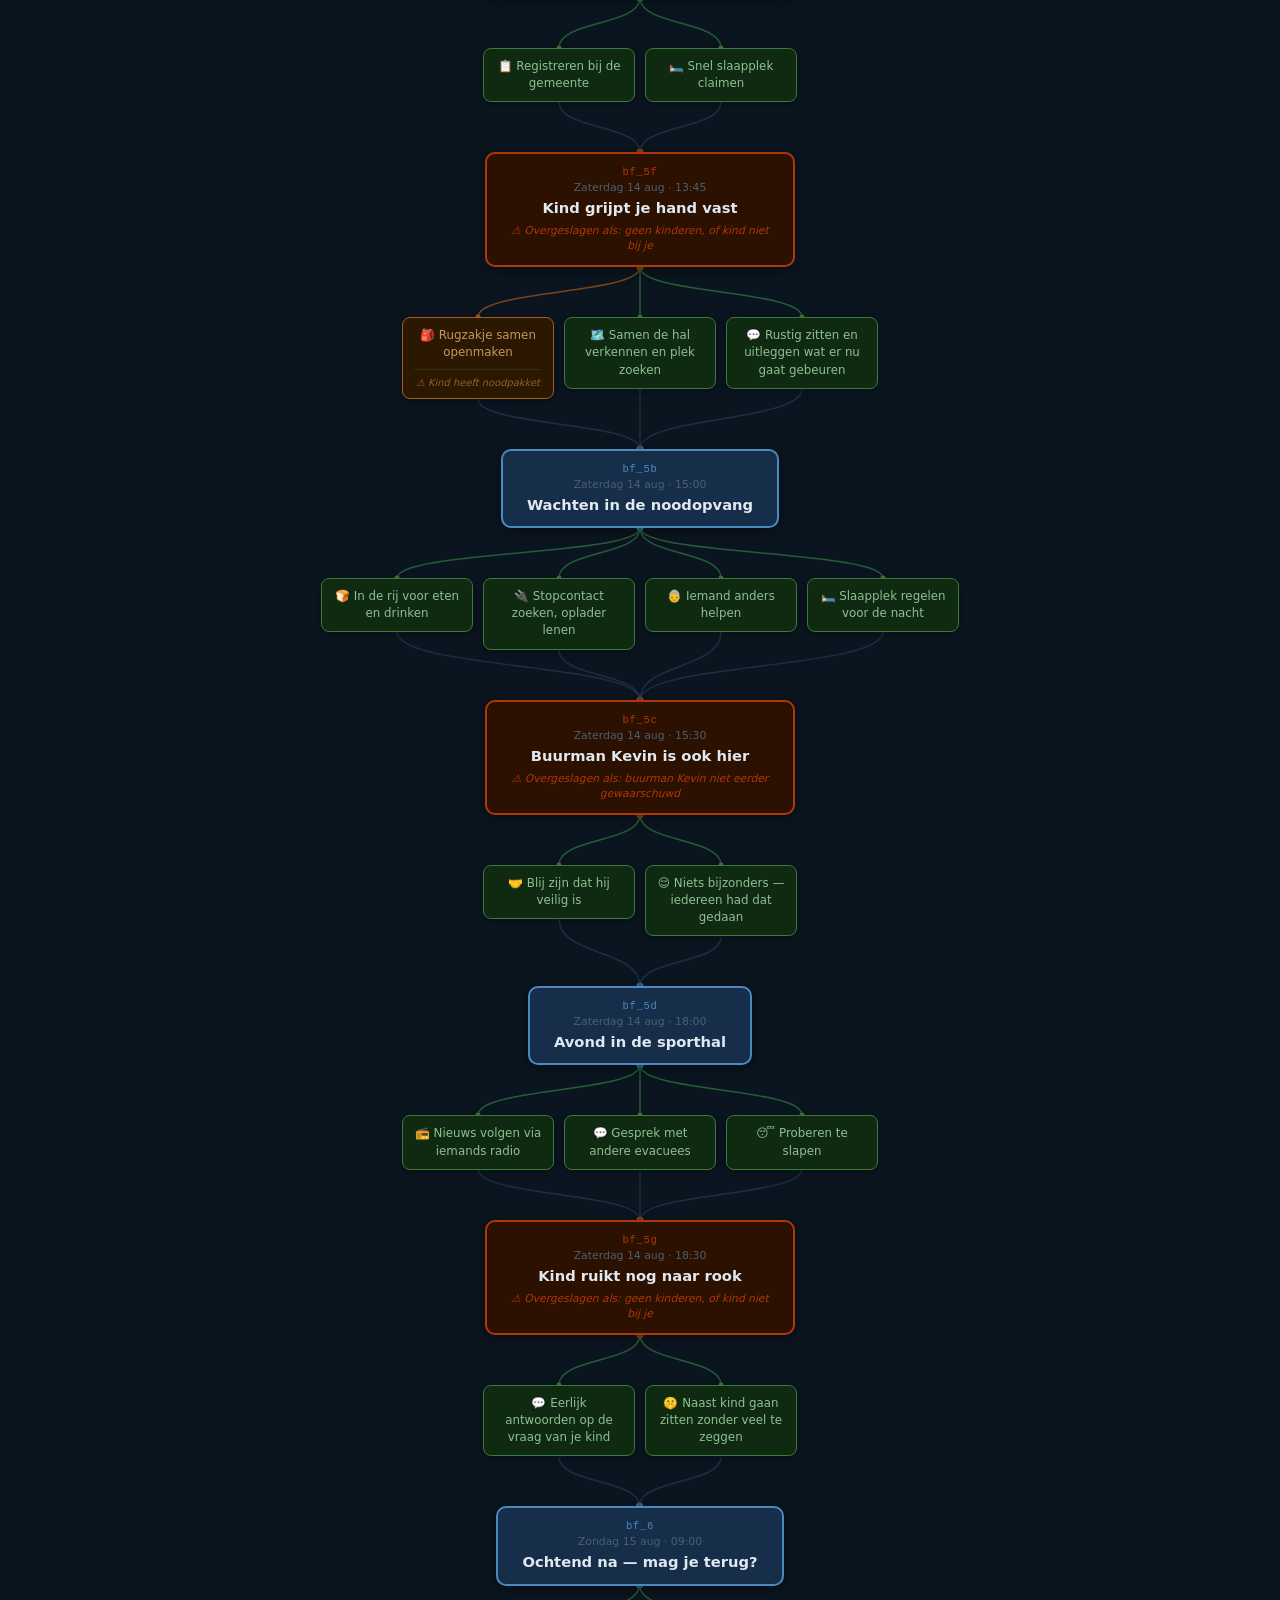
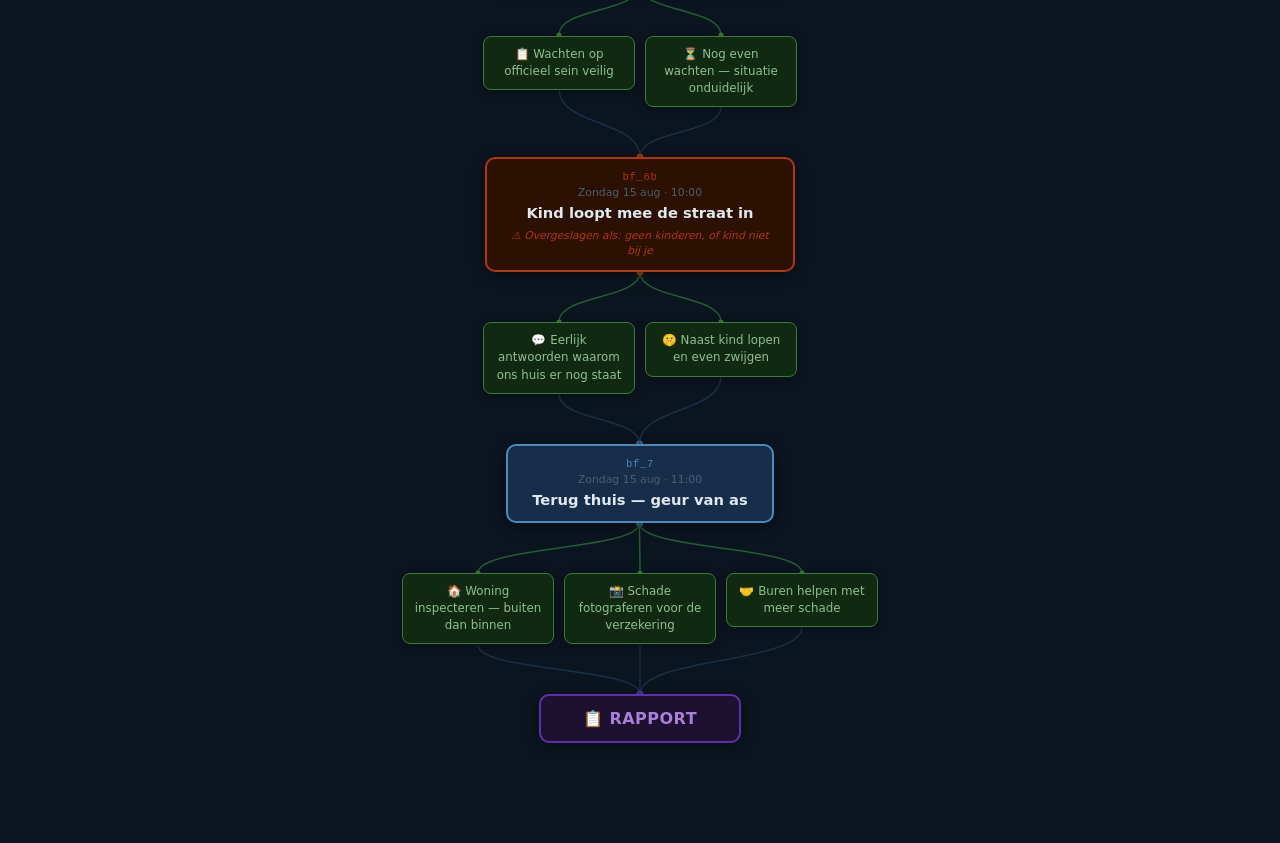
==== commit c1ede5b0: "telefoneren herontwerp van telefonerenoptie en rugzak" ====
--- a/docs/keuze-boom-bosbrand.html
+++ b/docs/keuze-boom-bosbrand.html
@@ -213,6 +213,19 @@
   <div class="legend-item"><div class="legend-box lb-condscene"></div>Scène — conditioneel (kan worden overgeslagen)</div>
 </div>
 
+<div style="max-width:680px;margin:0 auto 36px;background:#0d1e10;border:1.5px dashed #3a7a3a;border-radius:10px;padding:16px 20px;font-size:.8rem;color:#90c090;line-height:1.6">
+  <div style="font-size:.6rem;font-weight:700;text-transform:uppercase;letter-spacing:2px;color:#4a8060;margin-bottom:10px">Persistente keuzes — altijd mogelijk (vanaf bf_3)</div>
+  <div style="display:flex;align-items:flex-start;gap:12px">
+    <div style="background:#102a12;border:1.5px solid #3a7a3a;border-radius:8px;padding:9px 14px;font-size:.74rem;color:#90c090;flex:1">
+      📱 Familie laten weten dat je veilig bent<br>
+      <span style="font-size:.62rem;color:#4a8060;font-style:italic;display:block;margin-top:5px;line-height:1.4">
+        Beschikbaar in alle scènes vanaf bf_3 · verdwijnt zodra contact is gelegd (state: familyContacted = true).<br>
+        Ook bf_2 "Familie en vrienden informeren" zet nu familyContacted = true. Consequentie: SMS bij overbelast netwerk.
+      </span>
+    </div>
+  </div>
+</div>
+
 <div id="scroll-wrap">
   <div id="tree">
     <svg id="svg-layer"></svg>
@@ -367,7 +380,6 @@
     id: 'bf_5', time: 'Zaterdag 14 aug · 13:30', title: 'Noodopvang — sporthal stampvol',
     choices: [
       { text: '📋 Registreren bij de gemeente' },
-      { text: '📱 Eerst familie bellen' },
       { text: '🛏️ Snel slaapplek claimen' }
     ]
   },
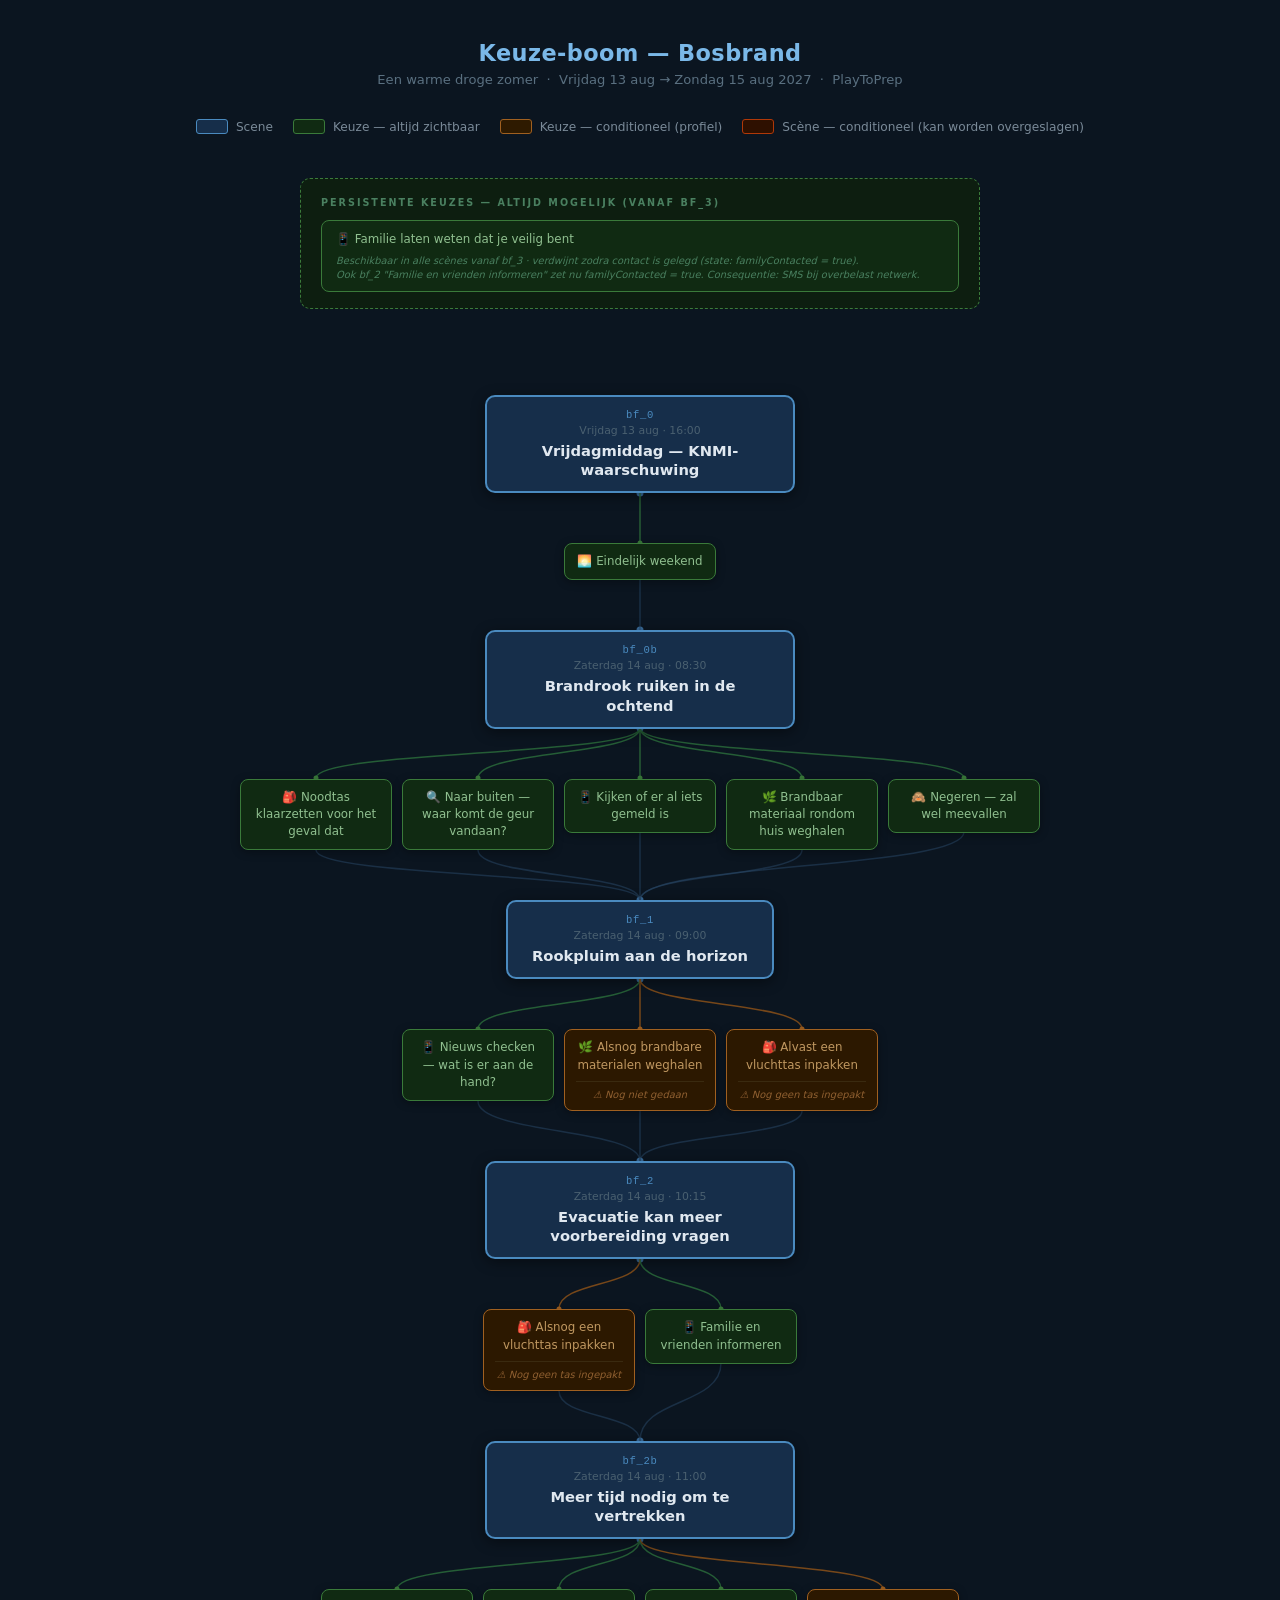
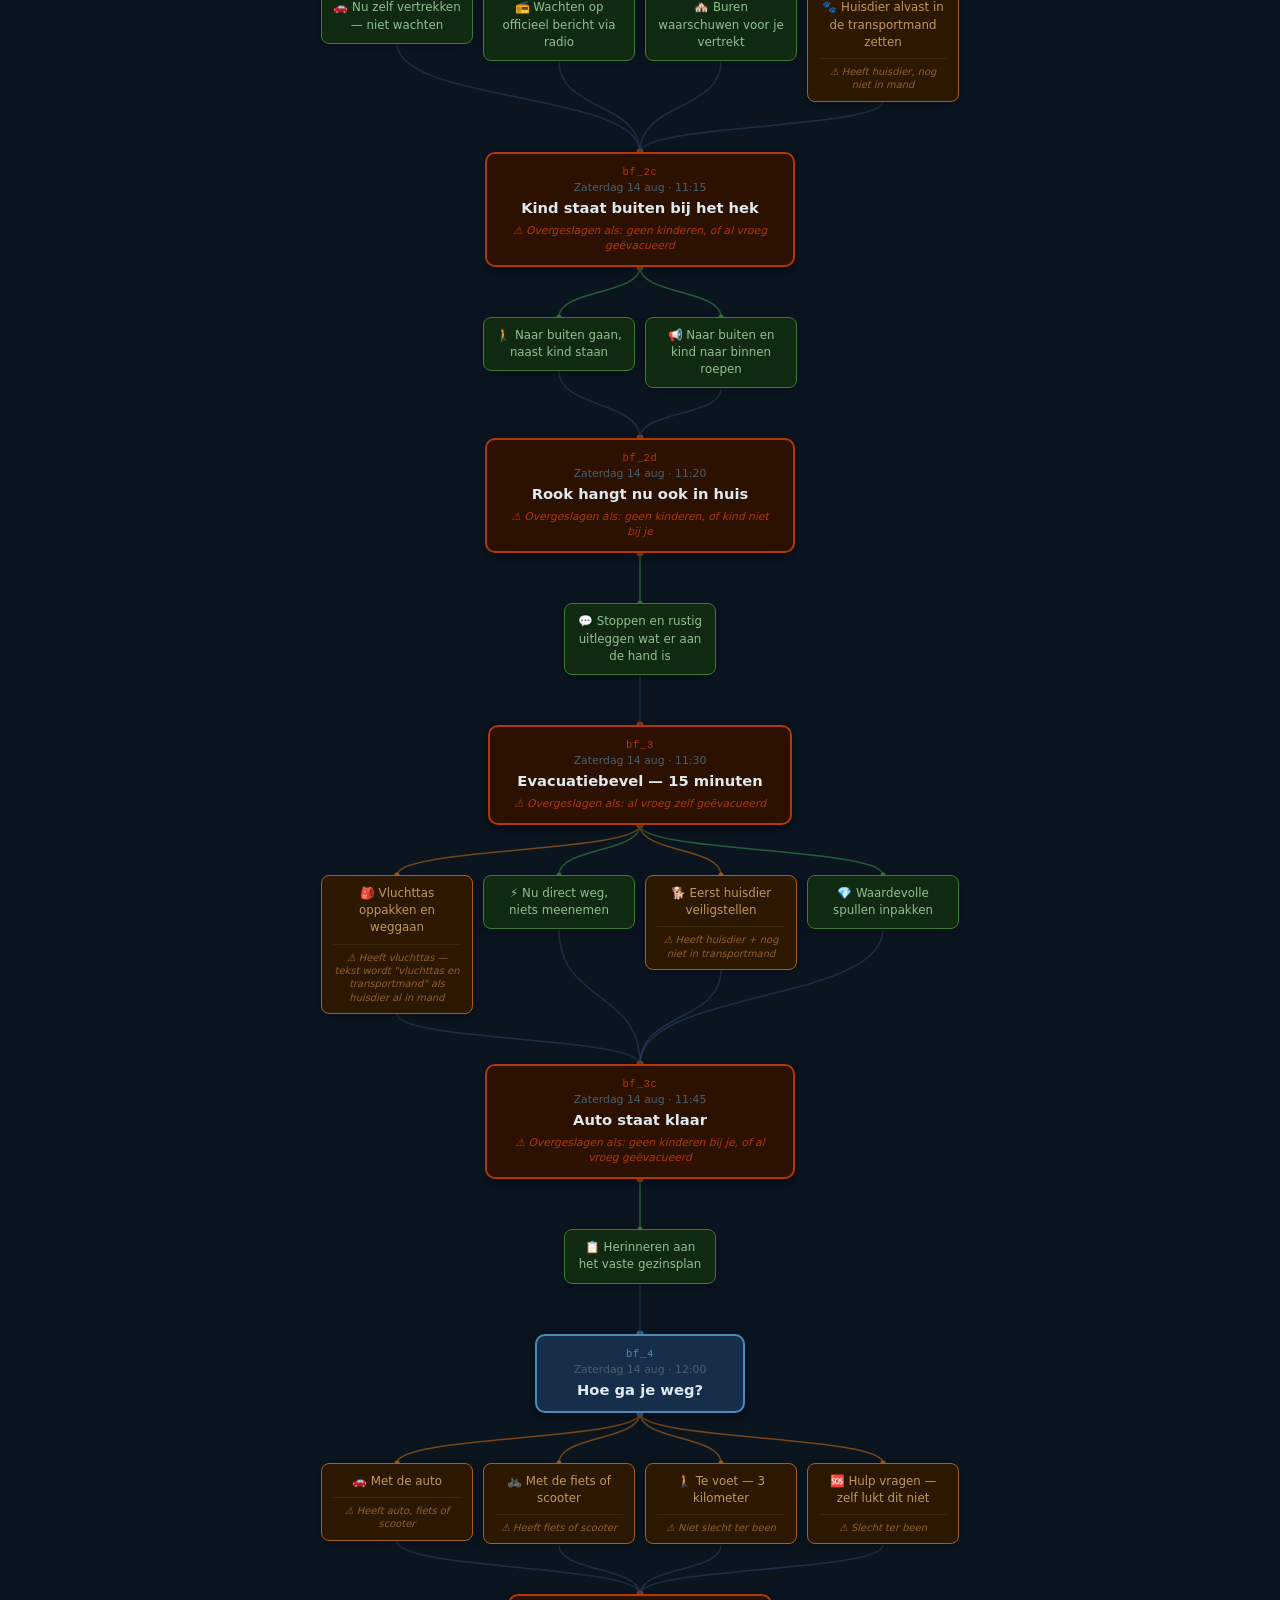
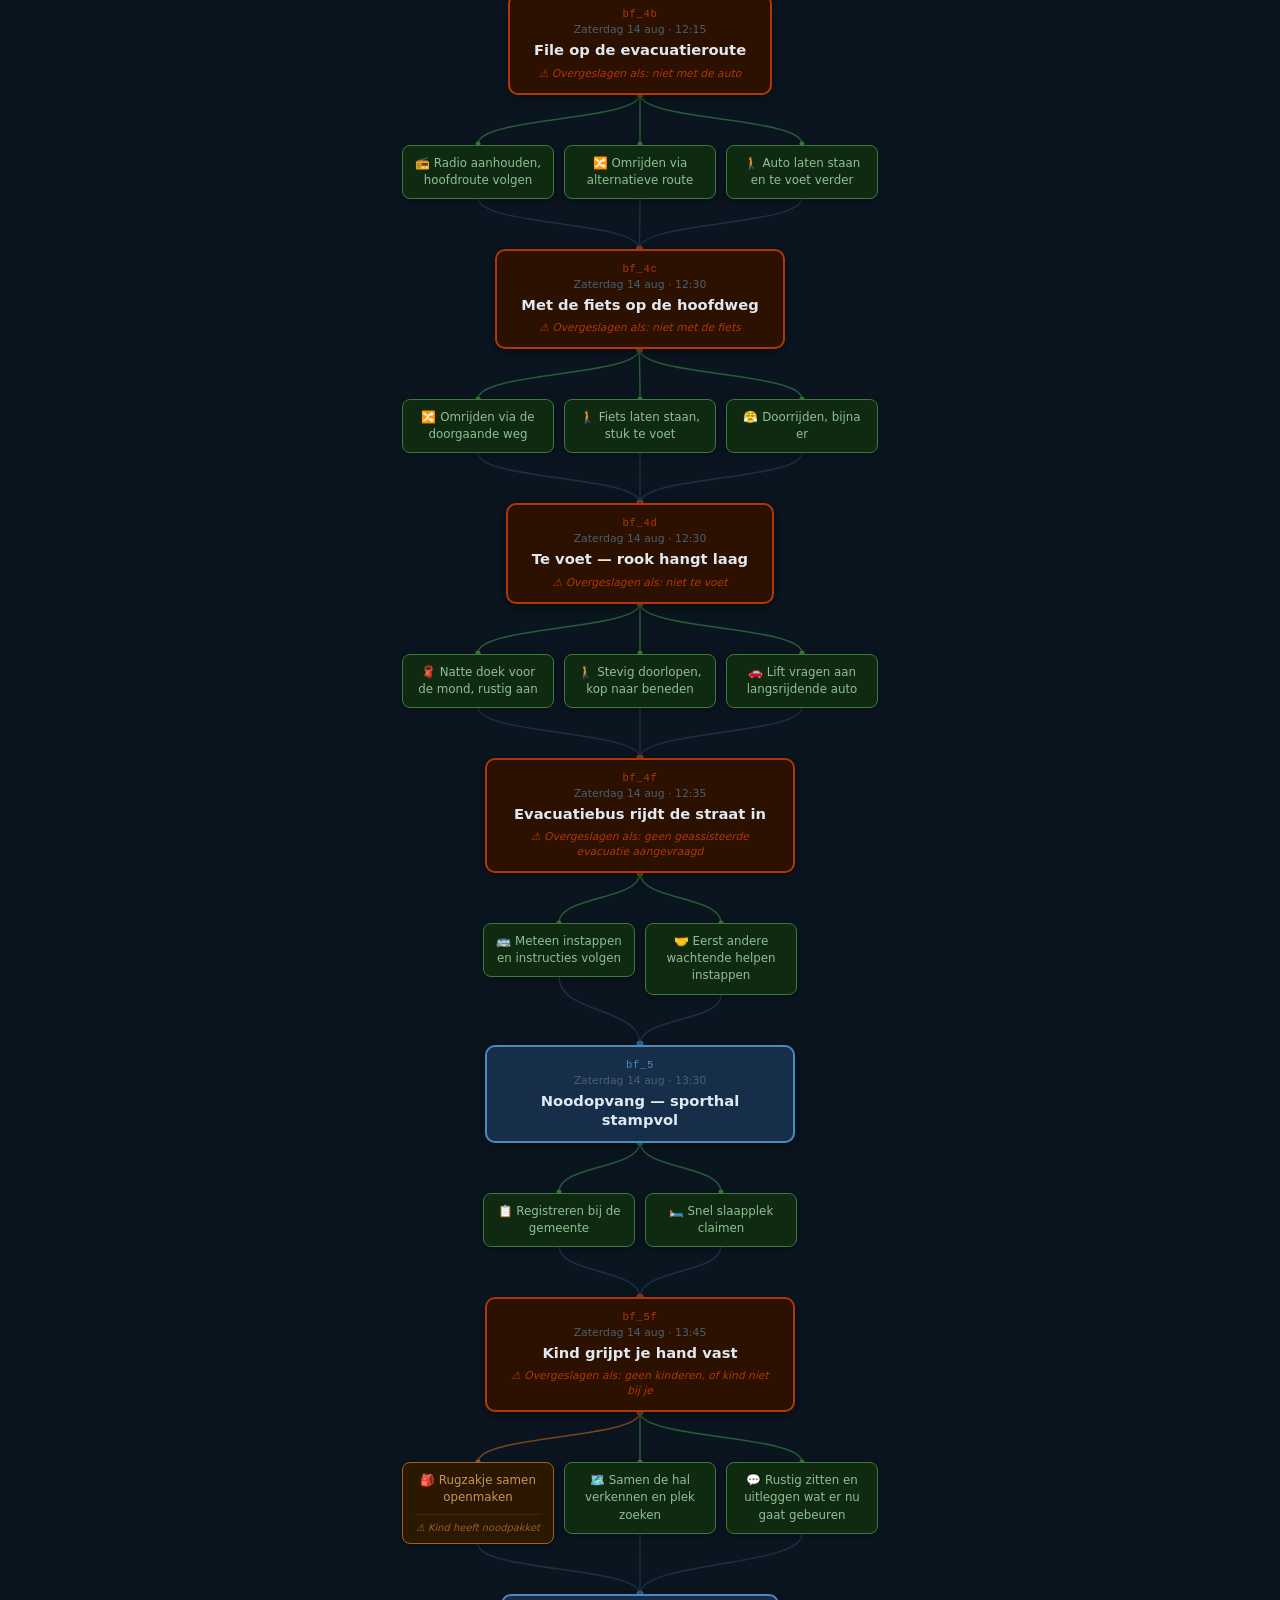
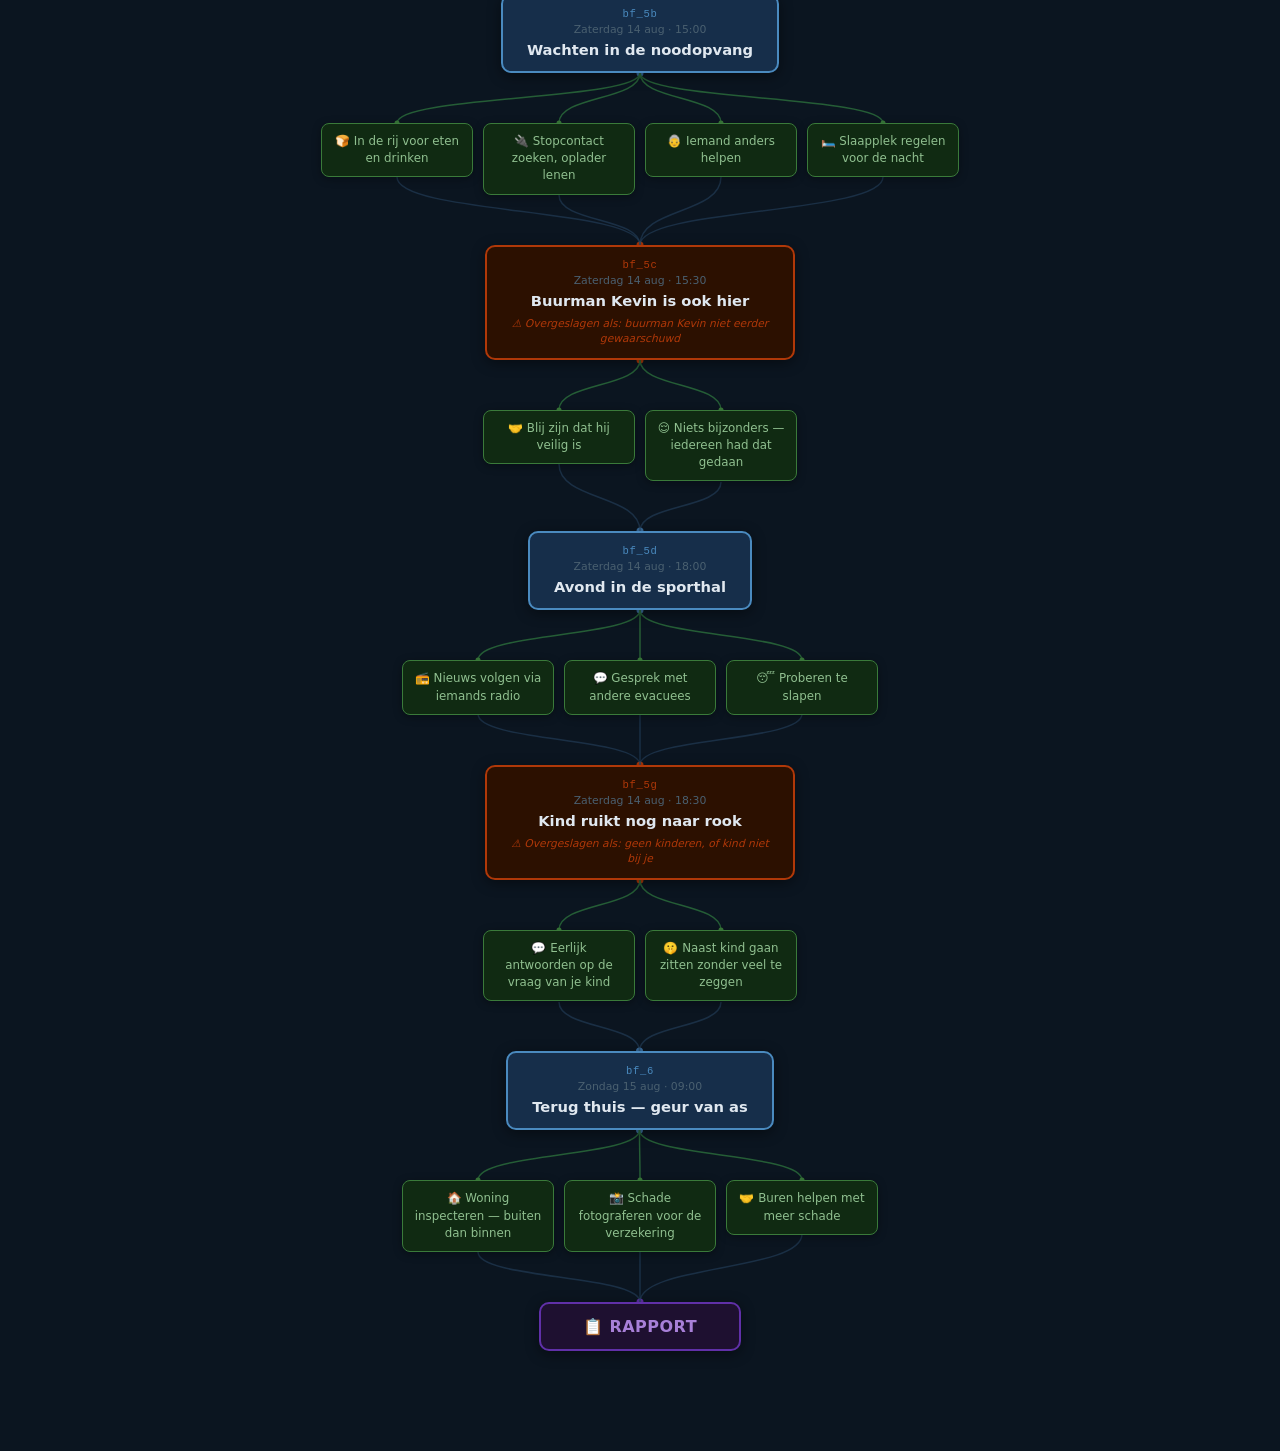
==== commit a1c93dee: "bf scenario" ====
--- a/docs/keuze-boom-bosbrand.html
+++ b/docs/keuze-boom-bosbrand.html
@@ -254,13 +254,14 @@
     id: 'bf_1', time: 'Zaterdag 14 aug · 09:00', title: 'Rookpluim aan de horizon',
     choices: [
       { text: '📱 Nieuws checken — wat is er aan de hand?' },
-      { text: '🙈 Rookpluim negeren — loopt wel los' }
+      { text: '🌿 Alsnog brandbare materialen weghalen', cond: 'Nog niet gedaan' },
+      { text: '🎒 Alvast een vluchttas inpakken', cond: 'Nog geen tas ingepakt' }
     ]
   },
   {
     id: 'bf_2', time: 'Zaterdag 14 aug · 10:15', title: 'Evacuatie kan meer voorbereiding vragen',
     choices: [
-      { text: '🎒 Alvast tas inpakken — voor het geval dat' },
+      { text: '🎒 Alsnog een vluchttas inpakken', cond: 'Nog geen tas ingepakt' },
       { text: '📱 Familie en vrienden informeren' }
     ]
   },
@@ -269,7 +270,8 @@
     choices: [
       { text: '🚗 Nu zelf vertrekken — niet wachten' },
       { text: '📻 Wachten op officieel bericht via radio' },
-      { text: '🏘️ Buren waarschuwen voor je vertrekt' }
+      { text: '🏘️ Buren waarschuwen voor je vertrekt' },
+      { text: '🐾 Huisdier alvast in de transportmand zetten', cond: 'Heeft huisdier, nog niet in mand' }
     ]
   },
   {
@@ -294,14 +296,14 @@
     conditional: true,
     condNote: 'Overgeslagen als: al vroeg zelf geëvacueerd',
     choices: [
-      { text: '📄 Paspoort, medicijnen en oplader — snel' },
+      { text: '🎒 Vluchttas oppakken en weggaan', cond: 'Heeft vluchttas — tekst wordt "vluchttas en transportmand" als huisdier al in mand' },
       { text: '⚡ Nu direct weg, niets meenemen' },
-      { text: '🐕 Eerst huisdier veiligstellen', cond: 'Heeft huisdier + nog niet veiliggesteld' },
+      { text: '🐕 Eerst huisdier veiligstellen', cond: 'Heeft huisdier + nog niet in transportmand' },
       { text: '💎 Waardevolle spullen inpakken' }
     ]
   },
   {
-    id: 'bf_3c', time: 'Zaterdag 14 aug · 12:00', title: 'Auto staat klaar',
+    id: 'bf_3c', time: 'Zaterdag 14 aug · 11:45', title: 'Auto staat klaar',
     conditional: true,
     condNote: 'Overgeslagen als: geen kinderen bij je, of al vroeg geëvacueerd',
     choices: [
@@ -318,16 +320,6 @@
     ]
   },
   {
-    id: 'bf_4a', time: 'Zaterdag 14 aug · 12:05', title: 'Welke route neem je?',
-    conditional: true,
-    condNote: 'Overgeslagen als: te voet of hulp ingeroepen',
-    choices: [
-      { text: '🛣️ Dwars op brand, naar openbare weg' },
-      { text: '🌲 Kortste route langs de bosrand' },
-      { text: '➡️ In dezelfde richting blijven vluchten' }
-    ]
-  },
-  {
     id: 'bf_4b', time: 'Zaterdag 14 aug · 12:15', title: 'File op de evacuatieroute',
     conditional: true,
     condNote: 'Overgeslagen als: niet met de auto',
@@ -364,16 +356,6 @@
     choices: [
       { text: '🚌 Meteen instappen en instructies volgen' },
       { text: '🤝 Eerst andere wachtende helpen instappen' }
-    ]
-  },
-  {
-    id: 'bf_4e', time: 'Zaterdag 14 aug · 12:45', title: 'Kind hoest — rook wordt dikker',
-    conditional: true,
-    condNote: 'Overgeslagen als: geen kinderen, of kind niet bij je',
-    choices: [
-      { text: '🧣 Shirt als filter — uitleggen hoe te ademen' },
-      { text: '🏃 Doorgaan, hand pakken en doorlopen' },
-      { text: '💬 Even stoppen, rustig uitleggen — bijna er' }
     ]
   },
   {
@@ -429,23 +411,7 @@
     ]
   },
   {
-    id: 'bf_6', time: 'Zondag 15 aug · 09:00', title: 'Ochtend na — mag je terug?',
-    choices: [
-      { text: '📋 Wachten op officieel sein veilig' },
-      { text: '⏳ Nog even wachten — situatie onduidelijk' }
-    ]
-  },
-  {
-    id: 'bf_6b', time: 'Zondag 15 aug · 10:00', title: 'Kind loopt mee de straat in',
-    conditional: true,
-    condNote: 'Overgeslagen als: geen kinderen, of kind niet bij je',
-    choices: [
-      { text: '💬 Eerlijk antwoorden waarom ons huis er nog staat' },
-      { text: '🤫 Naast kind lopen en even zwijgen' }
-    ]
-  },
-  {
-    id: 'bf_7', time: 'Zondag 15 aug · 11:00', title: 'Terug thuis — geur van as',
+    id: 'bf_6', time: 'Zondag 15 aug · 09:00', title: 'Terug thuis — geur van as',
     choices: [
       { text: '🏠 Woning inspecteren — buiten dan binnen' },
       { text: '📸 Schade fotograferen voor de verzekering' },
